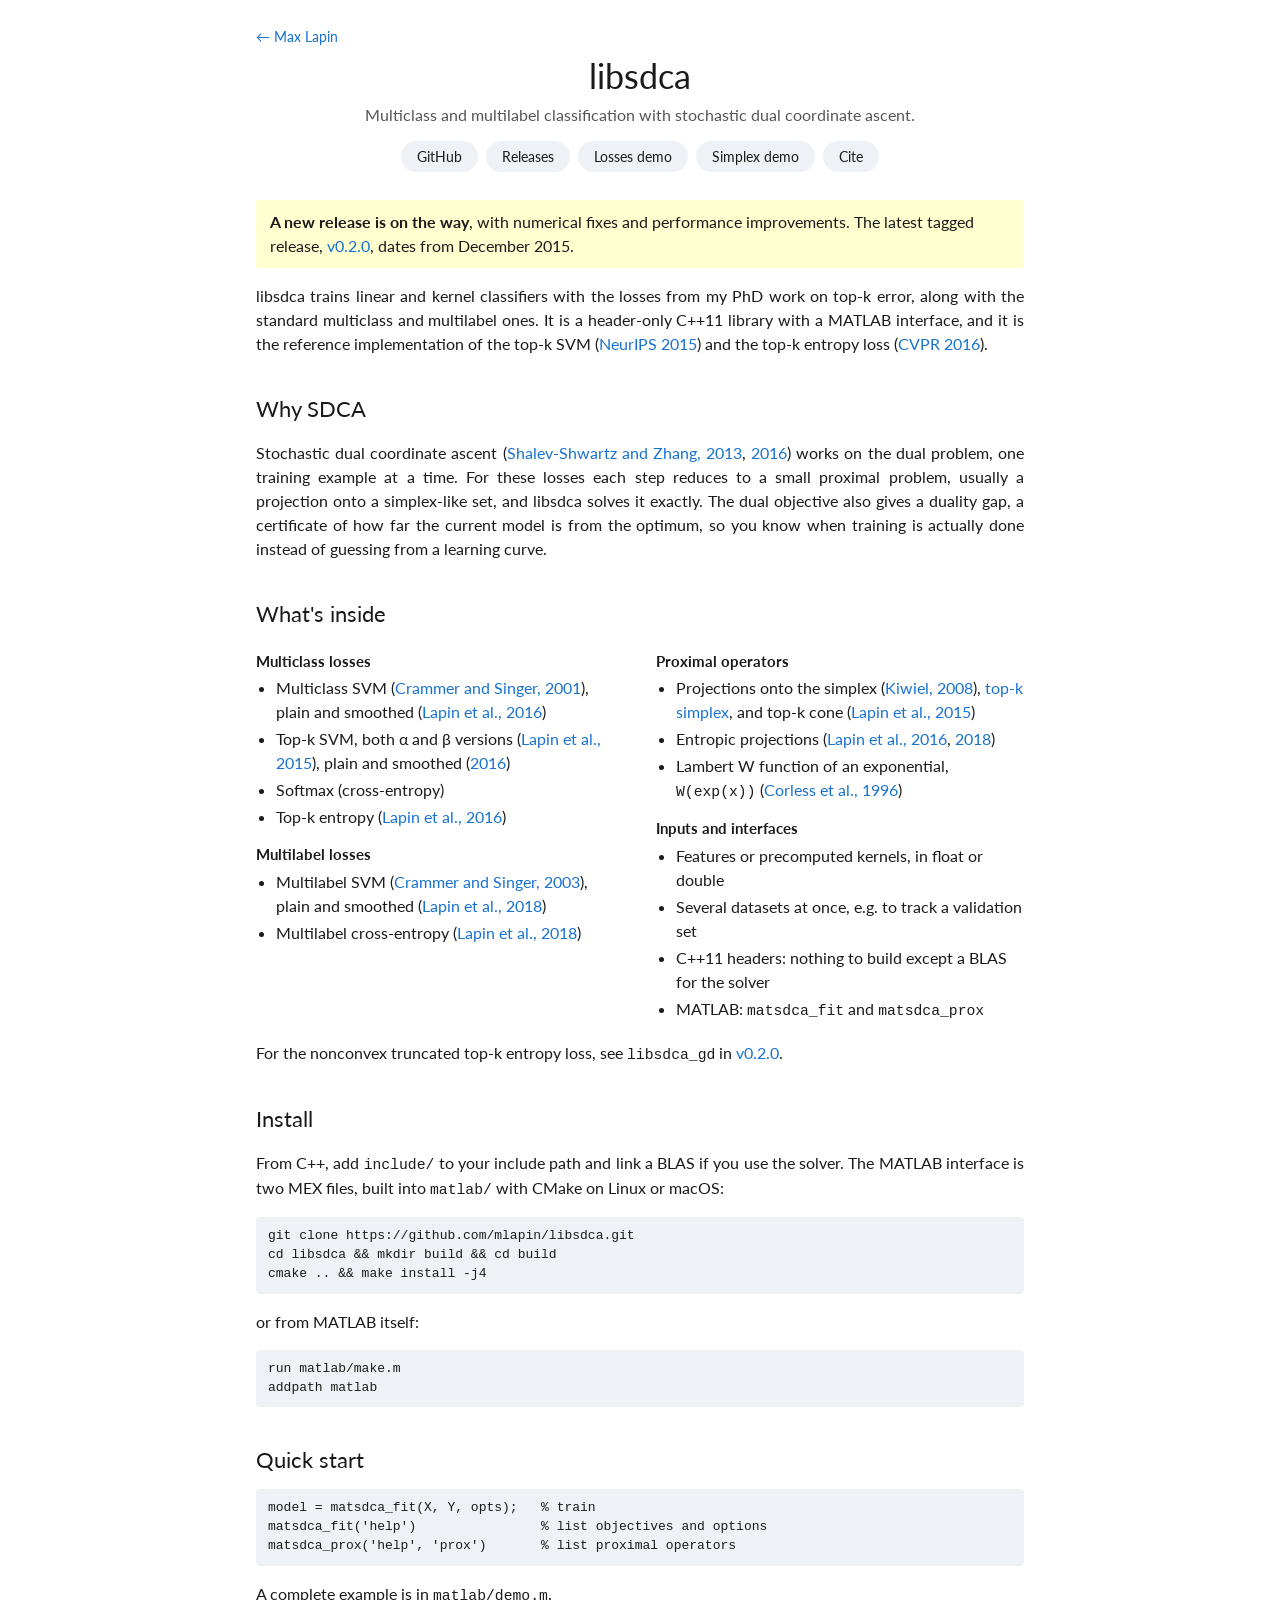
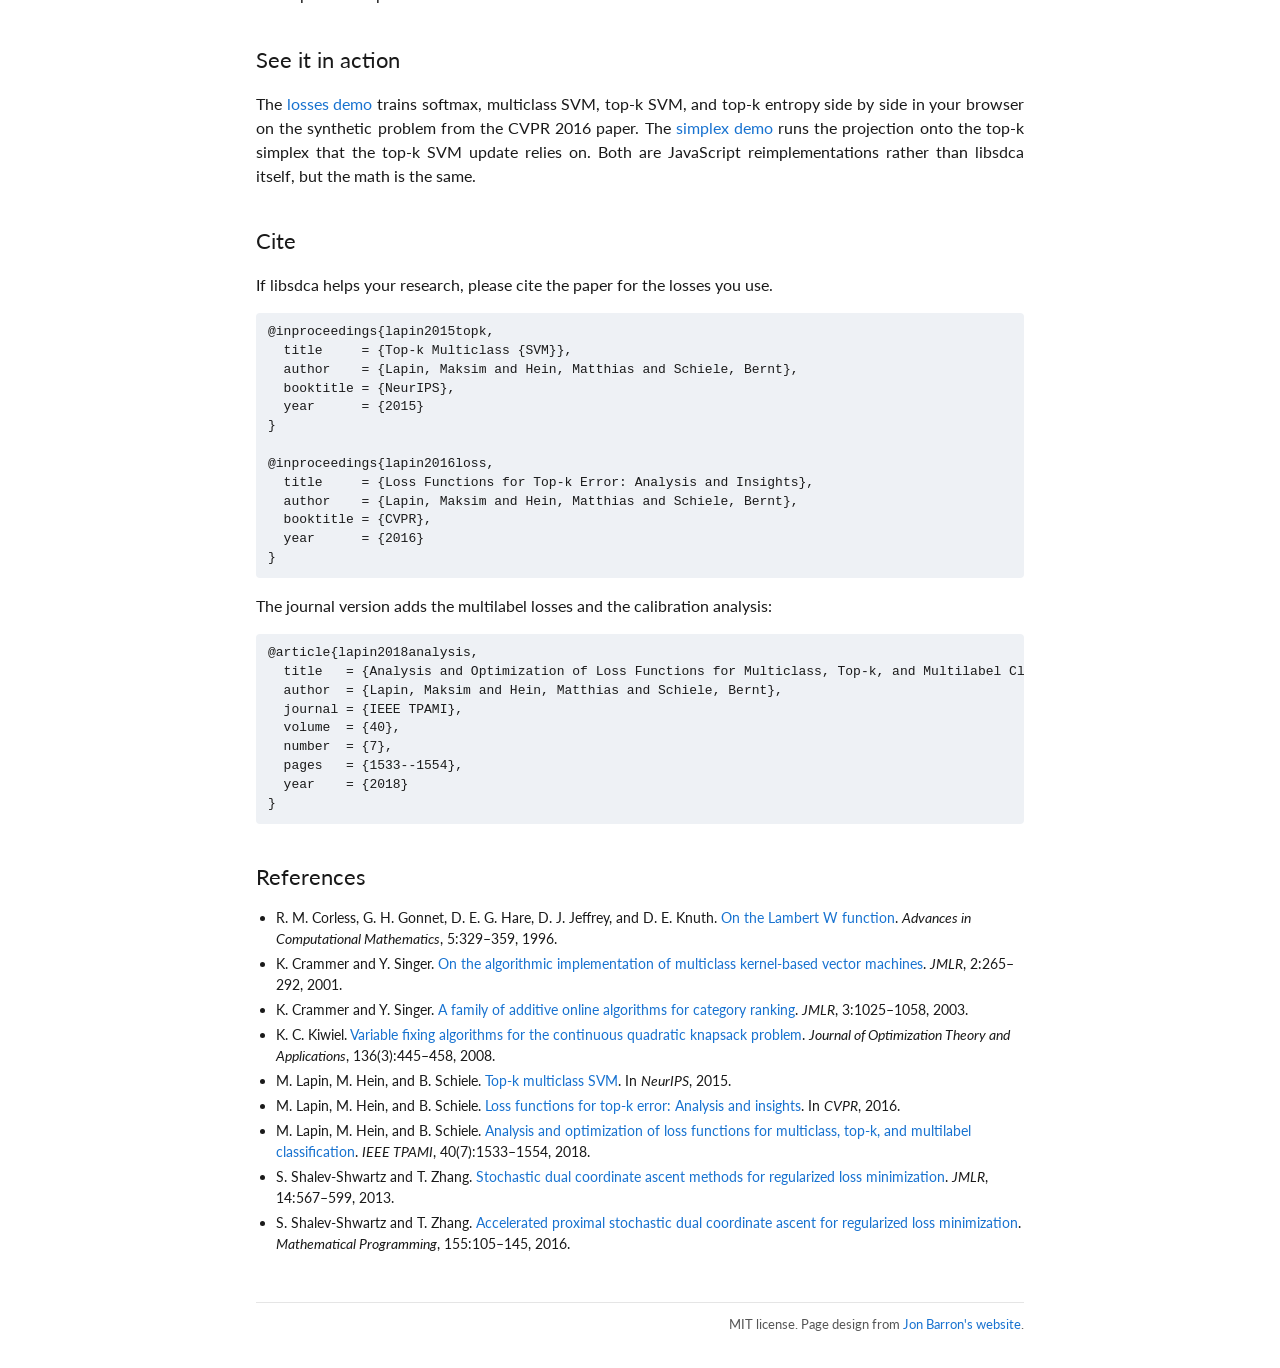
==== libsdca/index.html @ 327c5b24 "Initial public site" ====
<!DOCTYPE html>
<html lang="en">
<head>
  <meta charset="utf-8">
  <meta name="viewport" content="width=device-width, initial-scale=1">
  <title>libsdca</title>
  <meta name="author" content="Max Lapin">
  <meta name="description" content="libsdca: multiclass and multilabel classification with stochastic dual coordinate ascent, including the top-k SVM and top-k entropy losses. C++11 headers and MATLAB interface, MIT license.">
  <meta property="og:title" content="libsdca">
  <meta property="og:description" content="Multiclass and multilabel training with stochastic dual coordinate ascent, including top-k losses.">
  <meta name="twitter:card" content="summary">
  <meta name="twitter:creator" content="@mlapin_">
  <link rel="icon" type="image/png" href="../images/favicon.png">
  <link rel="preconnect" href="https://fonts.googleapis.com">
  <link rel="preconnect" href="https://fonts.gstatic.com" crossorigin>
  <link href="https://fonts.googleapis.com/css2?family=Lato:wght@400;700&display=swap" rel="stylesheet">
  <link rel="stylesheet" href="../stylesheet.css">
  <style>
    .back { font-size: 14px; }
    .status { background: var(--highlight); padding: 10px 14px; margin: 16px 0; }
    .cols { display: grid; grid-template-columns: 1fr 1fr; gap: 0 32px; }
    .cols h3 { font-size: 15px; margin: 14px 0 4px; }
    .cols ul { margin: 0; padding-left: 20px; }
    .cols li { margin: 3px 0; }
    pre {
      background: var(--thumb-bg); padding: 10px 12px; overflow-x: auto; font-size: 13px; border-radius: 4px;
      line-height: 1.45;
    }
    code { font-size: 0.92em; }
    .refs { font-size: 14px; padding-left: 20px; }
    .refs li { margin: 4px 0; }
    @media (max-width: 640px) { .cols { grid-template-columns: 1fr; } }
  </style>
</head>

<body>
<div class="page project">

  <a class="back" href="../index.html">&larr; Max Lapin</a>
  <header class="project-head">
    <h1>libsdca</h1>
    <p class="subtitle">Multiclass and multilabel classification with stochastic dual coordinate ascent.</p>
    <nav class="pills" aria-label="Related links">
      <a href="https://github.com/mlapin/libsdca">GitHub</a>
      <a href="https://github.com/mlapin/libsdca/releases">Releases</a>
      <a href="../topk/demo.html">Losses demo</a>
      <a href="../topk/simplex.html">Simplex demo</a>
      <a href="#cite">Cite</a>
    </nav>
  </header>

  <div class="status">
    <strong>A new release is on the way</strong>, with numerical fixes and performance improvements. The latest
    tagged release, <a href="https://github.com/mlapin/libsdca/releases/tag/v0.2.0">v0.2.0</a>, dates from December 2015.
  </div>

  <div class="prose">
    <p>
      libsdca trains linear and kernel classifiers with the losses from my PhD work on top-k error, along with the
      standard multiclass and multilabel ones. It is a header-only C++11 library with a MATLAB interface, and it is
      the reference implementation of the top-k SVM (<a href="#ref-lhs15">NeurIPS 2015</a>) and the top-k entropy loss
      (<a href="#ref-lhs16">CVPR 2016</a>).
    </p>

    <h2>Why SDCA</h2>
    <p>
      Stochastic dual coordinate ascent (<a href="#ref-ssz13">Shalev-Shwartz and Zhang, 2013</a>, <a href="#ref-ssz16">2016</a>) works
      on the dual problem, one training example at a time. For these losses
      each step reduces to a small proximal problem, usually a projection onto a simplex-like set, and libsdca solves it
      exactly. The dual objective also gives a duality gap, a certificate of how far the current model is from the
      optimum, so you know when training is actually done instead of guessing from a learning curve.
    </p>

    <h2>What's inside</h2>
    <div class="cols">
      <div>
        <h3>Multiclass losses</h3>
        <ul>
          <li>Multiclass SVM (<a href="#ref-cs01">Crammer and Singer, 2001</a>), plain and smoothed
            (<a href="#ref-lhs16">Lapin et al., 2016</a>)</li>
          <li>Top-k SVM, both &alpha; and &beta; versions (<a href="#ref-lhs15">Lapin et al., 2015</a>), plain and smoothed
            (<a href="#ref-lhs16">2016</a>)</li>
          <li>Softmax (cross-entropy)</li>
          <li>Top-k entropy (<a href="#ref-lhs16">Lapin et al., 2016</a>)</li>
        </ul>
        <h3>Multilabel losses</h3>
        <ul>
          <li>Multilabel SVM (<a href="#ref-cs03">Crammer and Singer, 2003</a>), plain and smoothed (<a href="#ref-lhs18">Lapin et al., 2018</a>)</li>
          <li>Multilabel cross-entropy (<a href="#ref-lhs18">Lapin et al., 2018</a>)</li>
        </ul>
      </div>
      <div>
        <h3>Proximal operators</h3>
        <ul>
          <li>Projections onto the simplex (<a href="#ref-kiw08">Kiwiel, 2008</a>),
            <a href="../topk/simplex.html">top-k simplex</a>, and top-k cone
            (<a href="#ref-lhs15">Lapin et al., 2015</a>)</li>
          <li>Entropic projections (<a href="#ref-lhs16">Lapin et al., 2016</a>, <a href="#ref-lhs18">2018</a>)</li>
          <li>Lambert W function of an exponential, <code>W(exp(x))</code>
            (<a href="#ref-cor96">Corless et al., 1996</a>)</li>
        </ul>
        <h3>Inputs and interfaces</h3>
        <ul>
          <li>Features or precomputed kernels, in float or double</li>
          <li>Several datasets at once, e.g. to track a validation set</li>
          <li>C++11 headers: nothing to build except a BLAS for the solver</li>
          <li>MATLAB: <code>matsdca_fit</code> and <code>matsdca_prox</code></li>
        </ul>
      </div>
    </div>
    <p>
      For the nonconvex truncated top-k entropy loss, see <code>libsdca_gd</code> in
      <a href="https://github.com/mlapin/libsdca/releases/tag/v0.2.0">v0.2.0</a>.
    </p>

    <h2>Install</h2>
    <p>
      From C++, add <code>include/</code> to your include path and link a BLAS if you use the solver. The MATLAB
      interface is two MEX files, built into <code>matlab/</code> with CMake on Linux or macOS:
    </p>
<pre>git clone https://github.com/mlapin/libsdca.git
cd libsdca &amp;&amp; mkdir build &amp;&amp; cd build
cmake .. &amp;&amp; make install -j4</pre>
    <p>or from MATLAB itself:</p>
<pre>run matlab/make.m
addpath matlab</pre>

    <h2>Quick start</h2>
<pre>model = matsdca_fit(X, Y, opts);   % train
matsdca_fit('help')                % list objectives and options
matsdca_prox('help', 'prox')       % list proximal operators</pre>
    <p>A complete example is in <code>matlab/demo.m</code>.</p>

    <h2>See it in action</h2>
    <p>
      The <a href="../topk/demo.html">losses demo</a> trains softmax, multiclass SVM, top-k SVM, and top-k entropy
      side by side in your browser on the synthetic problem from the CVPR 2016 paper. The
      <a href="../topk/simplex.html">simplex demo</a> runs the projection onto the top-k simplex that the top-k SVM
      update relies on. Both are JavaScript reimplementations rather than libsdca itself, but the math is the same.
    </p>

    <h2 id="cite">Cite</h2>
    <p>If libsdca helps your research, please cite the paper for the losses you use.</p>
<pre>@inproceedings{lapin2015topk,
  title     = {Top-k Multiclass {SVM}},
  author    = {Lapin, Maksim and Hein, Matthias and Schiele, Bernt},
  booktitle = {NeurIPS},
  year      = {2015}
}

@inproceedings{lapin2016loss,
  title     = {Loss Functions for Top-k Error: Analysis and Insights},
  author    = {Lapin, Maksim and Hein, Matthias and Schiele, Bernt},
  booktitle = {CVPR},
  year      = {2016}
}</pre>
    <p>The journal version adds the multilabel losses and the calibration analysis:</p>
<pre>@article{lapin2018analysis,
  title   = {Analysis and Optimization of Loss Functions for Multiclass, Top-k, and Multilabel Classification},
  author  = {Lapin, Maksim and Hein, Matthias and Schiele, Bernt},
  journal = {IEEE TPAMI},
  volume  = {40},
  number  = {7},
  pages   = {1533--1554},
  year    = {2018}
}</pre>

    <h2 id="references">References</h2>
    <ul class="refs">
      <li id="ref-cor96">R. M. Corless, G. H. Gonnet, D. E. G. Hare, D. J. Jeffrey, and D. E. Knuth.
        <a href="https://doi.org/10.1007/BF02124750">On the Lambert W function</a>. <i>Advances in Computational
        Mathematics</i>, 5:329&ndash;359, 1996.</li>
      <li id="ref-cs01">K. Crammer and Y. Singer.
        <a href="https://www.jmlr.org/papers/v2/crammer01a.html">On the algorithmic implementation of multiclass
        kernel-based vector machines</a>. <i>JMLR</i>, 2:265&ndash;292, 2001.</li>
      <li id="ref-cs03">K. Crammer and Y. Singer.
        <a href="https://www.jmlr.org/papers/v3/crammer03b.html">A family of additive online algorithms for category
        ranking</a>. <i>JMLR</i>, 3:1025&ndash;1058, 2003.</li>
      <li id="ref-kiw08">K. C. Kiwiel. <a href="https://doi.org/10.1007/s10957-007-9317-7">Variable fixing algorithms
        for the continuous quadratic knapsack problem</a>. <i>Journal of Optimization Theory and Applications</i>,
        136(3):445&ndash;458, 2008.</li>
      <li id="ref-lhs15">M. Lapin, M. Hein, and B. Schiele. <a href="https://arxiv.org/abs/1511.06683">Top-k
        multiclass SVM</a>. In <i>NeurIPS</i>, 2015.</li>
      <li id="ref-lhs16">M. Lapin, M. Hein, and B. Schiele. <a href="https://arxiv.org/abs/1512.00486">Loss
        functions for top-k error: Analysis and insights</a>. In <i>CVPR</i>, 2016.</li>
      <li id="ref-lhs18">M. Lapin, M. Hein, and B. Schiele. <a href="https://arxiv.org/abs/1612.03663">Analysis and
        optimization of loss functions for multiclass, top-k, and multilabel classification</a>. <i>IEEE TPAMI</i>,
        40(7):1533&ndash;1554, 2018.</li>
      <li id="ref-ssz13">S. Shalev-Shwartz and T. Zhang.
        <a href="https://www.jmlr.org/papers/v14/shalev-shwartz13a.html">Stochastic dual coordinate ascent methods
        for regularized loss minimization</a>. <i>JMLR</i>, 14:567&ndash;599, 2013.</li>
      <li id="ref-ssz16">S. Shalev-Shwartz and T. Zhang. <a href="https://doi.org/10.1007/s10107-014-0839-0">Accelerated
        proximal stochastic dual coordinate ascent for regularized loss minimization</a>. <i>Mathematical
        Programming</i>, 155:105&ndash;145, 2016.</li>
    </ul>
  </div>

  <footer>MIT license. Page design from <a href="https://github.com/jonbarron/jonbarron.github.io">Jon Barron's website</a>.</footer>
</div>
</body>
</html>
---- stylesheet.css ----
/* Layout and type follow Jon Barron's homepage (github.com/jonbarron/jonbarron.github.io),
   rebuilt with CSS Grid so rows stack on narrow screens. */

:root {
  --text: #1a1a1a;
  --muted: #555;
  --link: #1772d0;
  --link-hover: #f09228;
  --highlight: #ffffd0;
  --thumb-bg: #eef1f5;
  --rule: #e5e5e5;
}

* { box-sizing: border-box; }

html { -webkit-text-size-adjust: 100%; }

body {
  margin: 0;
  background: #fff;
  color: var(--text);
  font-family: 'Lato', Verdana, Helvetica, sans-serif;
  font-size: 15px;
  line-height: 1.5;
}

.page {
  max-width: 800px;
  margin: 0 auto;
  padding: 24px 16px 40px;
}

a { color: var(--link); text-decoration: none; }
a:hover, a:focus-visible { color: var(--link-hover); }
a:focus-visible { outline: 2px solid var(--link-hover); outline-offset: 2px; border-radius: 2px; }

strong { font-weight: 700; }

/* ---------- intro ---------- */

.intro {
  display: grid;
  grid-template-columns: 63fr 37fr;
  gap: 24px;
  align-items: center;
  padding: 2.5% 0;
}

.name {
  margin: 0 0 12px;
  text-align: center;
  font-size: 32px;
  font-weight: 400;
}

.intro p { margin: 0 0 14px; }

.contact {
  text-align: center;
  margin-top: 4px;
}
.contact a { white-space: nowrap; }
.contact .sep { color: var(--muted); padding: 0 6px; }

.portrait {
  position: relative;
  width: 100%;
  max-width: 280px;
  aspect-ratio: 1;
  justify-self: center;
  border-radius: 50%;
  overflow: hidden;
}

/* ---------- sections ---------- */

h2 {
  margin: 36px 0 6px;
  font-size: 22px;
  font-weight: 400;
}

.section-intro { margin: 0 0 12px; }
.mark { background: var(--highlight); }
.award { color: #c20000; }

.section-nav {
  display: flex;
  flex-wrap: wrap;
  justify-content: center;
  gap: 4px 18px;
  padding: 10px 0;
  border-top: 1px solid var(--rule);
  border-bottom: 1px solid var(--rule);
  font-size: 14px;
}

section { scroll-margin-top: 12px; }

/* ---------- highlights ---------- */

.highlights {
  display: grid;
  grid-template-columns: repeat(5, 1fr);
  gap: 16px;
  margin: 8px 0 20px;
}
.highlights .card { display: flex; flex-direction: column; min-width: 0; color: var(--text); }
.highlights .card:hover .card-title, .highlights .card:focus-visible .card-title { color: var(--link-hover); }
.highlights .thumb { width: 100%; height: auto; aspect-ratio: 4 / 3; }
.thumb img.contain { object-fit: contain; background: #fff; }
.highlights .card-title { margin-top: 6px; font-weight: 700; color: var(--link); }
.highlights .gloss { font-size: 14px; color: var(--muted); }

/* ---------- news ---------- */

.news { list-style: none; margin: 0; padding: 0 20px; }
.news li { display: grid; grid-template-columns: 76px 1fr; gap: 12px; margin: 6px 0; }
.news .date { color: var(--muted); }

/* ---------- experience ---------- */

.timeline {
  display: grid;
  grid-template-columns: 96px 1fr;
  gap: 6px 12px;
  margin: 0;
  padding: 0 20px;
}
.timeline dt { color: var(--muted); }
.timeline dd { margin: 0; }
.timeline .what { color: var(--muted); }

.entries { display: flex; flex-direction: column; }

.entry {
  display: grid;
  grid-template-columns: 160px 1fr;
  gap: 20px;
  align-items: center;
  padding: 16px 20px;
}
.entry.highlight { background: var(--highlight); }

.entry .title { font-size: 15px; font-weight: 700; }
.entry .authors { margin-top: 2px; }
.entry .venue { font-style: italic; }
.entry .role { color: var(--muted); font-style: italic; }
.entry .links { margin-top: 2px; }
.entry .links .sep { color: var(--muted); padding: 0 4px; }
.entry p { margin: 8px 0 0; }
.entry .outcome { margin-top: 4px; }
.entry .outcome em { color: var(--muted); }
.entry > div, .intro > div { min-width: 0; }

/* ---------- thumbnails ----------
   The labelled box shows until the real image exists in images/ (the img removes itself on error). */

.thumb {
  position: relative;
  width: 160px;
  height: 160px;
  display: flex;
  align-items: center;
  justify-content: center;
  background: var(--thumb-bg);
  color: var(--muted);
  font-size: 13px;
  text-align: center;
  padding: 8px;
}
.portrait.thumb { width: 100%; height: auto; font-size: 15px; }

.thumb img, .thumb video {
  position: absolute;
  inset: 0;
  width: 100%;
  height: 100%;
  object-fit: cover;
}
.thumb picture { display: contents; }

/* ---------- small lists ---------- */

.plain-list { margin: 0; padding: 0 20px 0 40px; }
.plain-list li { margin: 6px 0; }
.plain-list ul { margin: 4px 0 6px; padding-left: 20px; }
.plain-list ul li { margin: 2px 0; }

footer {
  margin-top: 48px;
  padding-top: 12px;
  border-top: 1px solid var(--rule);
  text-align: right;
  font-size: 13px;
  color: var(--muted);
}

/* ---------- project pages (demos, libsdca) ----------
   One text width from top to bottom, with a centered header and pill links. */

.project { font-size: 16px; }
.project-head { text-align: center; margin: 4px 0 28px; }
.project-head h1 { margin: 8px 0 6px; font-size: 34px; font-weight: 400; line-height: 1.2; }
.project-head .subtitle { margin: 0 0 14px; color: var(--muted); }
.pills { display: flex; flex-wrap: wrap; justify-content: center; gap: 8px; }
.pills a { padding: 5px 16px; border-radius: 999px; background: var(--thumb-bg); color: var(--text); font-size: 14px; }
.pills a:hover, .pills a:focus-visible { background: var(--text); color: #fff; }

@media (min-width: 641px) {
  .project p, .project .prose > ul:not(.refs-list):not(.refs) > li { text-align: justify; hyphens: auto; }
  .project .project-head p { text-align: center; }
}

/* ---------- narrow screens ---------- */

@media (max-width: 640px) {
  .intro { grid-template-columns: 1fr; }
  .portrait { order: -1; max-width: 200px; }
  .highlights { grid-template-columns: repeat(3, 1fr); gap: 10px; }
  .entry { grid-template-columns: 1fr; padding: 16px 12px; gap: 12px; }
  .thumb { width: 100%; height: auto; aspect-ratio: 16 / 9; }
  .portrait.thumb { aspect-ratio: 1; }
  .plain-list { padding-left: 24px; }
  .news, .timeline { padding: 0 12px; }
  .news li { grid-template-columns: 1fr; gap: 0; }
  .timeline { grid-template-columns: 1fr; gap: 0; }
  .timeline dd { margin-bottom: 8px; }
}

@media (prefers-reduced-motion: reduce) {
  * { transition: none !important; animation: none !important; }
}
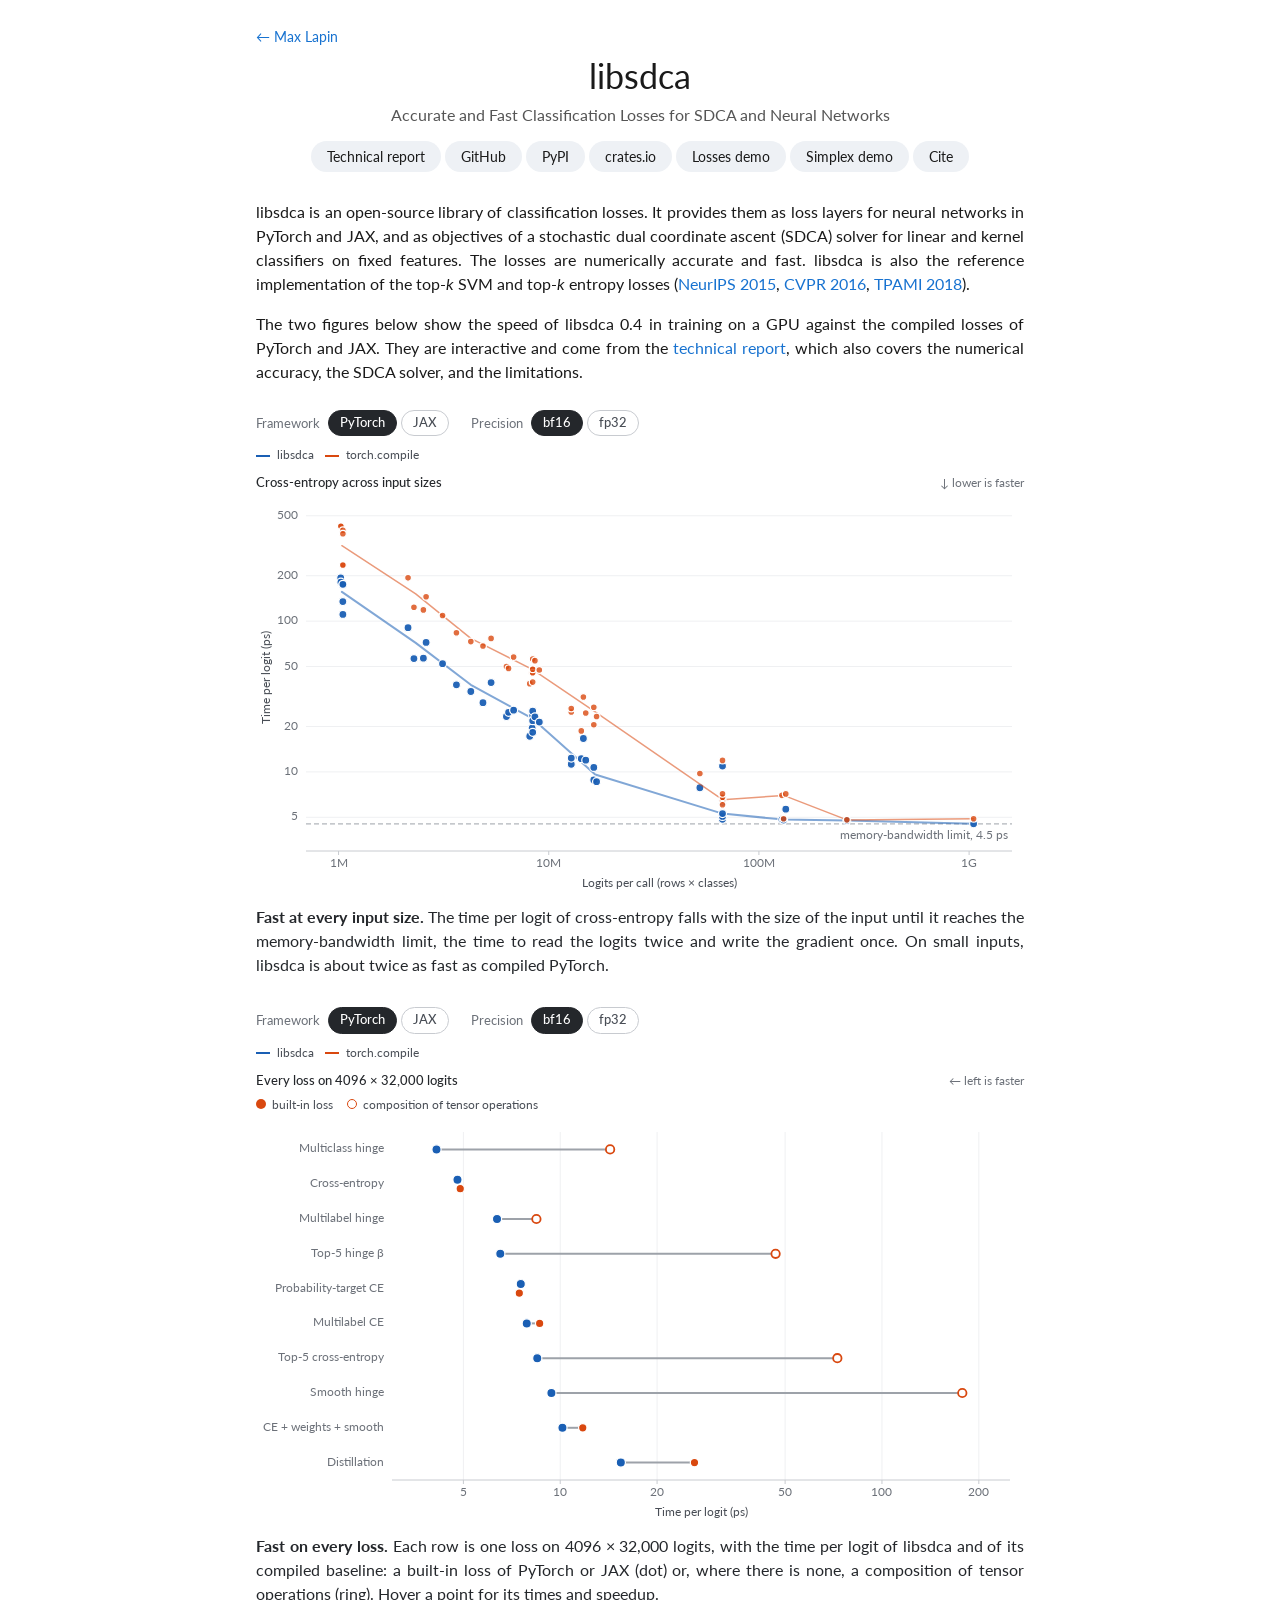
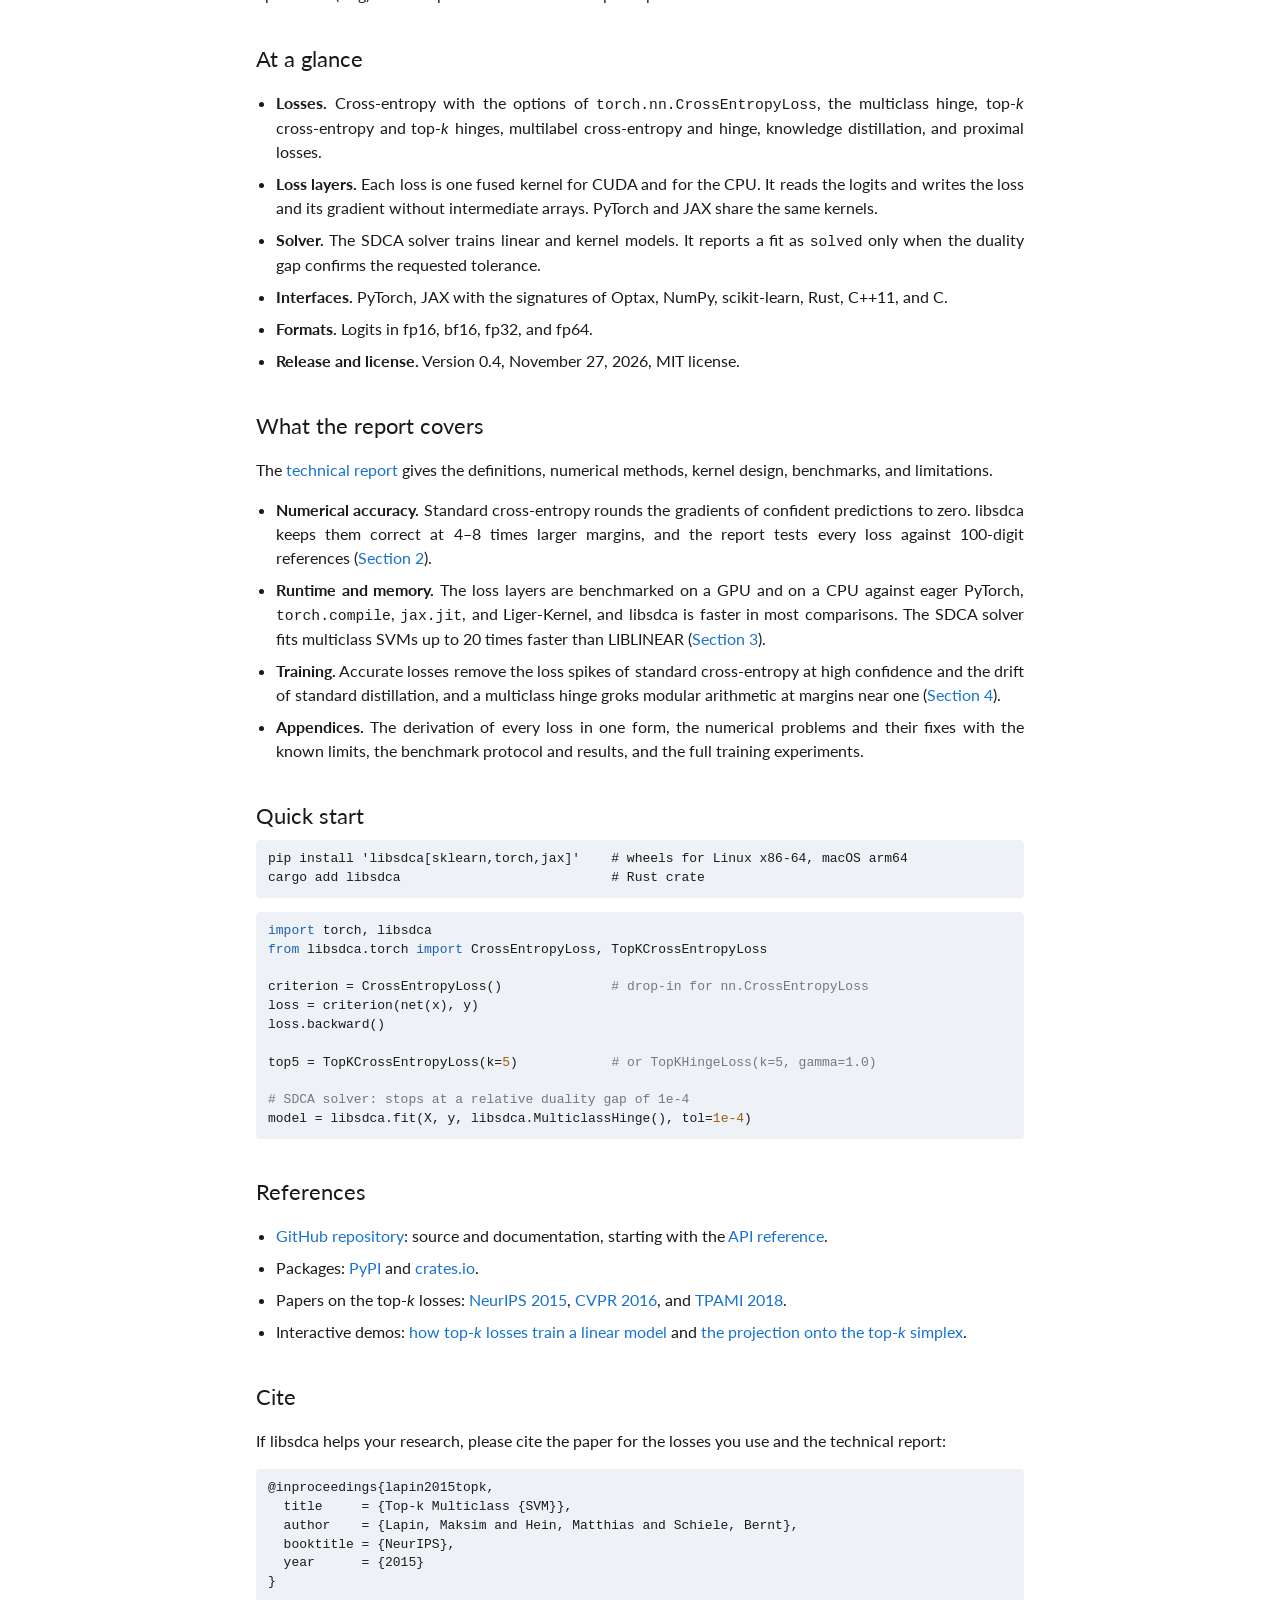
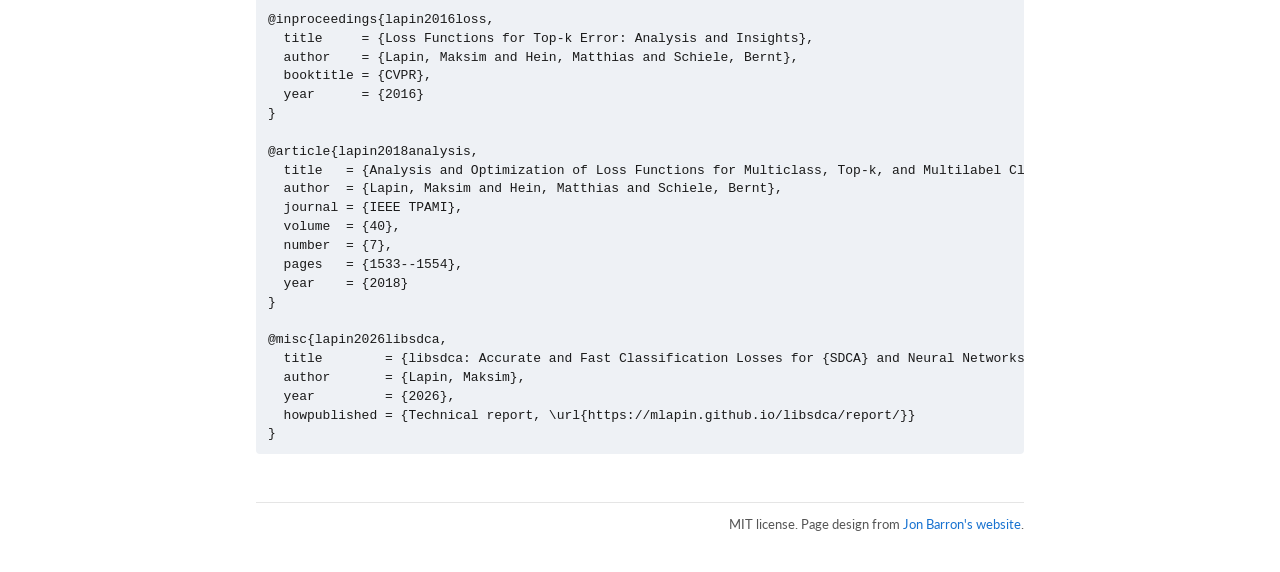
==== commit 42a9a7ae: "libsdca v0.4: project page and technical report" ====
--- a/libsdca/index.html
+++ b/libsdca/index.html
@@ -3,11 +3,11 @@
 <head>
   <meta charset="utf-8">
   <meta name="viewport" content="width=device-width, initial-scale=1">
-  <title>libsdca</title>
+  <title>libsdca: Accurate and Fast Classification Losses for SDCA and Neural Networks</title>
   <meta name="author" content="Max Lapin">
-  <meta name="description" content="libsdca: multiclass and multilabel classification with stochastic dual coordinate ascent, including the top-k SVM and top-k entropy losses. C++11 headers and MATLAB interface, MIT license.">
-  <meta property="og:title" content="libsdca">
-  <meta property="og:description" content="Multiclass and multilabel training with stochastic dual coordinate ascent, including top-k losses.">
+  <meta name="description" content="libsdca: accurate and fast classification losses for SDCA and neural networks. Multiclass, top-k, multilabel, and distillation losses as fused PyTorch and JAX loss layers and as objectives of an SDCA solver for linear and kernel models. MIT license.">
+  <meta property="og:title" content="libsdca: Accurate and Fast Classification Losses for SDCA and Neural Networks">
+  <meta property="og:description" content="Numerically accurate and fast classification losses: fused loss layers for PyTorch and JAX, and an SDCA solver for linear and kernel models.">
   <meta name="twitter:card" content="summary">
   <meta name="twitter:creator" content="@mlapin_">
   <link rel="icon" type="image/png" href="../images/favicon.png">
@@ -15,132 +15,155 @@
   <link rel="preconnect" href="https://fonts.gstatic.com" crossorigin>
   <link href="https://fonts.googleapis.com/css2?family=Lato:wght@400;700&display=swap" rel="stylesheet">
   <link rel="stylesheet" href="../stylesheet.css">
+  <link rel="stylesheet" href="figure1.css">
   <style>
     .back { font-size: 14px; }
-    .status { background: var(--highlight); padding: 10px 14px; margin: 16px 0; }
-    .cols { display: grid; grid-template-columns: 1fr 1fr; gap: 0 32px; }
-    .cols h3 { font-size: 15px; margin: 14px 0 4px; }
-    .cols ul { margin: 0; padding-left: 20px; }
-    .cols li { margin: 3px 0; }
+    .takeaways { padding-left: 20px; }
+    .takeaways li { margin: 8px 0; }
     pre {
       background: var(--thumb-bg); padding: 10px 12px; overflow-x: auto; font-size: 13px; border-radius: 4px;
-      line-height: 1.45;
+      line-height: 1.45; margin: 8px 0 14px;
     }
     code { font-size: 0.92em; }
-    .refs { font-size: 14px; padding-left: 20px; }
-    .refs li { margin: 4px 0; }
-    @media (max-width: 640px) { .cols { grid-template-columns: 1fr; } }
+    /* Python tokens in the colors of the report's code listings */
+    pre.code-listing code { font-size: inherit; }
+    pre.code-listing :is(.c, .c1, .cm, .ch, .cs, .cp) { color: #737982; }
+    pre.code-listing :is(.k, .kn, .kd, .kr, .kc, .kt, .ow) { color: #1a5fb4; }
+    pre.code-listing :is(.s, .s1, .s2, .sa, .sb, .sc, .sd, .se, .sh, .si, .sx) { color: #2b7550; }
+    pre.code-listing :is(.m, .mi, .mf, .mh, .mo, .mb, .il) { color: #9a5a12; }
+    pre.code-listing :is(.nf, .nc, .nd, .nb, .fm) { color: #7a3e9d; }
+    /* The panels of Figure 1 of the report, interactive, each within the text column */
+    figure.teaser { margin: 26px 0 30px; }
+    figure.teaser figcaption { margin-top: 12px; }
+    figure.teaser noscript img { display: block; width: 100%; height: auto; }
+    @media (min-width: 641px) { figure.teaser figcaption { text-align: justify; hyphens: auto; } }
   </style>
 </head>
 
 <body>
 <div class="page project">
 
-  <a class="back" href="../index.html">&larr; Max Lapin</a>
+  <a class="back" href="/">&larr; Max Lapin</a>
   <header class="project-head">
     <h1>libsdca</h1>
-    <p class="subtitle">Multiclass and multilabel classification with stochastic dual coordinate ascent.</p>
+    <p class="subtitle">Accurate and Fast Classification Losses for SDCA and Neural Networks</p>
     <nav class="pills" aria-label="Related links">
+      <a href="/libsdca/report/">Technical report</a>
       <a href="https://github.com/mlapin/libsdca">GitHub</a>
-      <a href="https://github.com/mlapin/libsdca/releases">Releases</a>
+      <a href="https://pypi.org/project/libsdca/">PyPI</a>
+      <a href="https://crates.io/crates/libsdca">crates.io</a>
       <a href="../topk/demo.html">Losses demo</a>
       <a href="../topk/simplex.html">Simplex demo</a>
       <a href="#cite">Cite</a>
     </nav>
   </header>
 
-  <div class="status">
-    <strong>A new release is on the way</strong>, with numerical fixes and performance improvements. The latest
-    tagged release, <a href="https://github.com/mlapin/libsdca/releases/tag/v0.2.0">v0.2.0</a>, dates from December 2015.
-  </div>
-
   <div class="prose">
     <p>
-      libsdca trains linear and kernel classifiers with the losses from my PhD work on top-k error, along with the
-      standard multiclass and multilabel ones. It is a header-only C++11 library with a MATLAB interface, and it is
-      the reference implementation of the top-k SVM (<a href="#ref-lhs15">NeurIPS 2015</a>) and the top-k entropy loss
-      (<a href="#ref-lhs16">CVPR 2016</a>).
+      libsdca is an open-source library of classification losses. It provides them as loss layers for neural
+      networks in PyTorch and JAX, and as objectives of a stochastic dual coordinate ascent (SDCA) solver for linear
+      and kernel classifiers on fixed features. The losses are numerically accurate and fast.
+      libsdca is also the reference implementation of the top-<i>k</i> SVM and top-<i>k</i> entropy losses
+      (<a href="https://arxiv.org/abs/1511.06683">NeurIPS 2015</a>,
+      <a href="https://arxiv.org/abs/1512.00486">CVPR 2016</a>,
+      <a href="https://arxiv.org/abs/1612.03663">TPAMI 2018</a>).
     </p>
 
-    <h2>Why SDCA</h2>
     <p>
-      Stochastic dual coordinate ascent (<a href="#ref-ssz13">Shalev-Shwartz and Zhang, 2013</a>, <a href="#ref-ssz16">2016</a>) works
-      on the dual problem, one training example at a time. For these losses
-      each step reduces to a small proximal problem, usually a projection onto a simplex-like set, and libsdca solves it
-      exactly. The dual objective also gives a duality gap, a certificate of how far the current model is from the
-      optimum, so you know when training is actually done instead of guessing from a learning curve.
+      The two figures below show the speed of libsdca 0.4 in training on a GPU against the compiled losses of
+      PyTorch and JAX. They are interactive and come from the <a href="/libsdca/report/#figure-1">technical
+      report</a>, which also covers the numerical accuracy, the SDCA solver, and the limitations.
     </p>
 
-    <h2>What's inside</h2>
-    <div class="cols">
-      <div>
-        <h3>Multiclass losses</h3>
-        <ul>
-          <li>Multiclass SVM (<a href="#ref-cs01">Crammer and Singer, 2001</a>), plain and smoothed
-            (<a href="#ref-lhs16">Lapin et al., 2016</a>)</li>
-          <li>Top-k SVM, both &alpha; and &beta; versions (<a href="#ref-lhs15">Lapin et al., 2015</a>), plain and smoothed
-            (<a href="#ref-lhs16">2016</a>)</li>
-          <li>Softmax (cross-entropy)</li>
-          <li>Top-k entropy (<a href="#ref-lhs16">Lapin et al., 2016</a>)</li>
-        </ul>
-        <h3>Multilabel losses</h3>
-        <ul>
-          <li>Multilabel SVM (<a href="#ref-cs03">Crammer and Singer, 2003</a>), plain and smoothed (<a href="#ref-lhs18">Lapin et al., 2018</a>)</li>
-          <li>Multilabel cross-entropy (<a href="#ref-lhs18">Lapin et al., 2018</a>)</li>
-        </ul>
+    <figure class="teaser libsdca-figure">
+      <div class="chart-mount" id="chart-teaser-a">
+        <noscript><img src="../images/libsdca-figure1a.png" alt="Time per logit of cross-entropy against the number of logits for libsdca and torch.compile. libsdca is faster on small inputs and reaches the memory-bandwidth limit on large ones."></noscript>
       </div>
-      <div>
-        <h3>Proximal operators</h3>
-        <ul>
-          <li>Projections onto the simplex (<a href="#ref-kiw08">Kiwiel, 2008</a>),
-            <a href="../topk/simplex.html">top-k simplex</a>, and top-k cone
-            (<a href="#ref-lhs15">Lapin et al., 2015</a>)</li>
-          <li>Entropic projections (<a href="#ref-lhs16">Lapin et al., 2016</a>, <a href="#ref-lhs18">2018</a>)</li>
-          <li>Lambert W function of an exponential, <code>W(exp(x))</code>
-            (<a href="#ref-cor96">Corless et al., 1996</a>)</li>
-        </ul>
-        <h3>Inputs and interfaces</h3>
-        <ul>
-          <li>Features or precomputed kernels, in float or double</li>
-          <li>Several datasets at once, e.g. to track a validation set</li>
-          <li>C++11 headers: nothing to build except a BLAS for the solver</li>
-          <li>MATLAB: <code>matsdca_fit</code> and <code>matsdca_prox</code></li>
-        </ul>
+      <figcaption>
+        <strong>Fast at every input size.</strong> The time per logit of cross-entropy falls with the size of
+        the input until it reaches the memory-bandwidth limit, the time to read the logits twice and write the
+        gradient once. On small inputs, libsdca is about twice as fast as compiled PyTorch.
+      </figcaption>
+    </figure>
+
+    <figure class="teaser libsdca-figure">
+      <div class="chart-mount" id="chart-teaser-b">
+        <noscript><img src="../images/libsdca-figure1b.png" alt="Time per logit of every libsdca loss and of its compiled baseline on 4096 by 32,000 logits in training on a GPU. libsdca is as fast or faster than the built-in losses and several times faster than the compositions of tensor operations."></noscript>
       </div>
-    </div>
+      <figcaption>
+        <strong>Fast on every loss.</strong> Each row is one loss on 4096 &times; 32,000 logits, with the time
+        per logit of libsdca and of its compiled baseline: a built-in loss of PyTorch or JAX (dot) or, where
+        there is none, a composition of tensor operations (ring). Hover a point for its times and speedup.
+      </figcaption>
+    </figure>
+
+    <h2 id="facts">At a glance</h2>
+    <ul class="takeaways">
+      <li><strong>Losses.</strong> Cross-entropy with the options of <code>torch.nn.CrossEntropyLoss</code>, the
+        multiclass hinge, top-<i>k</i> cross-entropy and top-<i>k</i> hinges, multilabel cross-entropy and hinge,
+        knowledge distillation, and proximal losses.</li>
+      <li><strong>Loss layers.</strong> Each loss is one fused kernel for CUDA and for the CPU. It reads the logits
+        and writes the loss and its gradient without intermediate arrays. PyTorch and JAX share the same
+        kernels.</li>
+      <li><strong>Solver.</strong> The SDCA solver trains linear and kernel models. It reports a fit as
+        <code>solved</code> only when the duality gap confirms the requested tolerance.</li>
+      <li><strong>Interfaces.</strong> PyTorch, JAX with the signatures of Optax, NumPy, scikit-learn, Rust,
+        C++11, and C.</li>
+      <li><strong>Formats.</strong> Logits in fp16, bf16, fp32, and fp64.</li>
+      <li><strong>Release and license.</strong> Version 0.4, November 27, 2026, MIT license.</li>
+    </ul>
+
+    <h2 id="results">What the report covers</h2>
     <p>
-      For the nonconvex truncated top-k entropy loss, see <code>libsdca_gd</code> in
-      <a href="https://github.com/mlapin/libsdca/releases/tag/v0.2.0">v0.2.0</a>.
+      The <a href="/libsdca/report/">technical report</a> gives the definitions, numerical methods, kernel
+      design, benchmarks, and limitations.
     </p>
-
-    <h2>Install</h2>
-    <p>
-      From C++, add <code>include/</code> to your include path and link a BLAS if you use the solver. The MATLAB
-      interface is two MEX files, built into <code>matlab/</code> with CMake on Linux or macOS:
-    </p>
-<pre>git clone https://github.com/mlapin/libsdca.git
-cd libsdca &amp;&amp; mkdir build &amp;&amp; cd build
-cmake .. &amp;&amp; make install -j4</pre>
-    <p>or from MATLAB itself:</p>
-<pre>run matlab/make.m
-addpath matlab</pre>
-
-    <h2>Quick start</h2>
-<pre>model = matsdca_fit(X, Y, opts);   % train
-matsdca_fit('help')                % list objectives and options
-matsdca_prox('help', 'prox')       % list proximal operators</pre>
-    <p>A complete example is in <code>matlab/demo.m</code>.</p>
-
-    <h2>See it in action</h2>
-    <p>
-      The <a href="../topk/demo.html">losses demo</a> trains softmax, multiclass SVM, top-k SVM, and top-k entropy
-      side by side in your browser on the synthetic problem from the CVPR 2016 paper. The
-      <a href="../topk/simplex.html">simplex demo</a> runs the projection onto the top-k simplex that the top-k SVM
-      update relies on. Both are JavaScript reimplementations rather than libsdca itself, but the math is the same.
-    </p>
+    <ul class="takeaways">
+      <li><strong>Numerical accuracy.</strong> Standard cross-entropy rounds the gradients of confident
+        predictions to zero. libsdca keeps them correct at 4&ndash;8 times larger margins, and the report tests
+        every loss against 100-digit references (<a href="/libsdca/report/#numerics">Section 2</a>).</li>
+      <li><strong>Runtime and memory.</strong> The loss layers are benchmarked on a GPU and on a CPU against eager
+        PyTorch, <code>torch.compile</code>, <code>jax.jit</code>, and Liger-Kernel, and libsdca is faster in
+        most comparisons. The SDCA solver fits multiclass SVMs up to 20 times faster than LIBLINEAR
+        (<a href="/libsdca/report/#performance">Section 3</a>).</li>
+      <li><strong>Training.</strong> Accurate losses remove the loss spikes of standard cross-entropy at high
+        confidence and the drift of standard distillation, and a multiclass hinge groks modular arithmetic at
+        margins near one (<a href="/libsdca/report/#experiments">Section 4</a>).</li>
+      <li><strong>Appendices.</strong> The derivation of every loss in one form, the numerical problems and their
+        fixes with the known limits, the benchmark protocol and results, and the full training experiments.</li>
+    </ul>
+
+    <span id="install"></span>
+    <h2 id="quickstart">Quick start</h2>
+<pre>pip install 'libsdca[sklearn,torch,jax]'    # wheels for Linux x86-64, macOS arm64
+cargo add libsdca                           # Rust crate</pre>
+<pre class="code-listing"><code class="language-python"><span class="kn">import</span><span class="w"> </span><span class="nn">torch</span><span class="o">,</span><span class="w"> </span><span class="nn">libsdca</span>
+<span class="kn">from</span><span class="w"> </span><span class="nn">libsdca.torch</span><span class="w"> </span><span class="kn">import</span> <span class="n">CrossEntropyLoss</span><span class="p">,</span> <span class="n">TopKCrossEntropyLoss</span>
+
+<span class="n">criterion</span> <span class="o">=</span> <span class="n">CrossEntropyLoss</span><span class="p">()</span>              <span class="c1"># drop-in for nn.CrossEntropyLoss</span>
+<span class="n">loss</span> <span class="o">=</span> <span class="n">criterion</span><span class="p">(</span><span class="n">net</span><span class="p">(</span><span class="n">x</span><span class="p">),</span> <span class="n">y</span><span class="p">)</span>
+<span class="n">loss</span><span class="o">.</span><span class="n">backward</span><span class="p">()</span>
+
+<span class="n">top5</span> <span class="o">=</span> <span class="n">TopKCrossEntropyLoss</span><span class="p">(</span><span class="n">k</span><span class="o">=</span><span class="mi">5</span><span class="p">)</span>            <span class="c1"># or TopKHingeLoss(k=5, gamma=1.0)</span>
+
+<span class="c1"># SDCA solver: stops at a relative duality gap of 1e-4</span>
+<span class="n">model</span> <span class="o">=</span> <span class="n">libsdca</span><span class="o">.</span><span class="n">fit</span><span class="p">(</span><span class="n">X</span><span class="p">,</span> <span class="n">y</span><span class="p">,</span> <span class="n">libsdca</span><span class="o">.</span><span class="n">MulticlassHinge</span><span class="p">(),</span> <span class="n">tol</span><span class="o">=</span><span class="mf">1e-4</span><span class="p">)</span></code></pre>
+
+    <h2 id="references">References</h2>
+    <ul class="takeaways">
+      <li><a href="https://github.com/mlapin/libsdca">GitHub repository</a>: source and documentation, starting
+        with the <a href="https://github.com/mlapin/libsdca/blob/master/docs/API.md">API reference</a>.</li>
+      <li>Packages: <a href="https://pypi.org/project/libsdca/">PyPI</a> and
+        <a href="https://crates.io/crates/libsdca">crates.io</a>.</li>
+      <li>Papers on the top-<i>k</i> losses: <a href="https://arxiv.org/abs/1511.06683">NeurIPS 2015</a>,
+        <a href="https://arxiv.org/abs/1512.00486">CVPR 2016</a>, and
+        <a href="https://arxiv.org/abs/1612.03663">TPAMI 2018</a>.</li>
+      <li>Interactive demos: <a href="../topk/demo.html">how top-<i>k</i> losses train a linear model</a> and
+        <a href="../topk/simplex.html">the projection onto the top-<i>k</i> simplex</a>.</li>
+    </ul>
 
     <h2 id="cite">Cite</h2>
-    <p>If libsdca helps your research, please cite the paper for the losses you use.</p>
+    <p>If libsdca helps your research, please cite the paper for the losses you use and the technical report:</p>
 <pre>@inproceedings{lapin2015topk,
   title     = {Top-k Multiclass {SVM}},
   author    = {Lapin, Maksim and Hein, Matthias and Schiele, Bernt},
@@ -153,9 +176,9 @@
   author    = {Lapin, Maksim and Hein, Matthias and Schiele, Bernt},
   booktitle = {CVPR},
   year      = {2016}
-}</pre>
-    <p>The journal version adds the multilabel losses and the calibration analysis:</p>
-<pre>@article{lapin2018analysis,
+}
+
+@article{lapin2018analysis,
   title   = {Analysis and Optimization of Loss Functions for Multiclass, Top-k, and Multilabel Classification},
   author  = {Lapin, Maksim and Hein, Matthias and Schiele, Bernt},
   journal = {IEEE TPAMI},
@@ -163,39 +186,19 @@
   number  = {7},
   pages   = {1533--1554},
   year    = {2018}
+}
+
+@misc{lapin2026libsdca,
+  title        = {libsdca: Accurate and Fast Classification Losses for {SDCA} and Neural Networks},
+  author       = {Lapin, Maksim},
+  year         = {2026},
+  howpublished = {Technical report, \url{https://mlapin.github.io/libsdca/report/}}
 }</pre>
-
-    <h2 id="references">References</h2>
-    <ul class="refs">
-      <li id="ref-cor96">R. M. Corless, G. H. Gonnet, D. E. G. Hare, D. J. Jeffrey, and D. E. Knuth.
-        <a href="https://doi.org/10.1007/BF02124750">On the Lambert W function</a>. <i>Advances in Computational
-        Mathematics</i>, 5:329&ndash;359, 1996.</li>
-      <li id="ref-cs01">K. Crammer and Y. Singer.
-        <a href="https://www.jmlr.org/papers/v2/crammer01a.html">On the algorithmic implementation of multiclass
-        kernel-based vector machines</a>. <i>JMLR</i>, 2:265&ndash;292, 2001.</li>
-      <li id="ref-cs03">K. Crammer and Y. Singer.
-        <a href="https://www.jmlr.org/papers/v3/crammer03b.html">A family of additive online algorithms for category
-        ranking</a>. <i>JMLR</i>, 3:1025&ndash;1058, 2003.</li>
-      <li id="ref-kiw08">K. C. Kiwiel. <a href="https://doi.org/10.1007/s10957-007-9317-7">Variable fixing algorithms
-        for the continuous quadratic knapsack problem</a>. <i>Journal of Optimization Theory and Applications</i>,
-        136(3):445&ndash;458, 2008.</li>
-      <li id="ref-lhs15">M. Lapin, M. Hein, and B. Schiele. <a href="https://arxiv.org/abs/1511.06683">Top-k
-        multiclass SVM</a>. In <i>NeurIPS</i>, 2015.</li>
-      <li id="ref-lhs16">M. Lapin, M. Hein, and B. Schiele. <a href="https://arxiv.org/abs/1512.00486">Loss
-        functions for top-k error: Analysis and insights</a>. In <i>CVPR</i>, 2016.</li>
-      <li id="ref-lhs18">M. Lapin, M. Hein, and B. Schiele. <a href="https://arxiv.org/abs/1612.03663">Analysis and
-        optimization of loss functions for multiclass, top-k, and multilabel classification</a>. <i>IEEE TPAMI</i>,
-        40(7):1533&ndash;1554, 2018.</li>
-      <li id="ref-ssz13">S. Shalev-Shwartz and T. Zhang.
-        <a href="https://www.jmlr.org/papers/v14/shalev-shwartz13a.html">Stochastic dual coordinate ascent methods
-        for regularized loss minimization</a>. <i>JMLR</i>, 14:567&ndash;599, 2013.</li>
-      <li id="ref-ssz16">S. Shalev-Shwartz and T. Zhang. <a href="https://doi.org/10.1007/s10107-014-0839-0">Accelerated
-        proximal stochastic dual coordinate ascent for regularized loss minimization</a>. <i>Mathematical
-        Programming</i>, 155:105&ndash;145, 2016.</li>
-    </ul>
   </div>
 
   <footer>MIT license. Page design from <a href="https://github.com/jonbarron/jonbarron.github.io">Jon Barron's website</a>.</footer>
 </div>
+<div id="chart-tooltip" class="chart-tooltip" hidden></div>
+<script src="figure1.js"></script>
 </body>
 </html>
--- a/libsdca/figure1.css
+++ b/libsdca/figure1.css
@@ -0,0 +1,115 @@
+/* Figure 1 of the libsdca technical report. Generated together with the report; do not edit. */
+.libsdca-figure, #chart-tooltip { --bg: #ffffff; --bg-soft: #f6f6f4; --text: #24272b; --text-2: #484d55; --muted: #6c7179; --faint: #9da2a9; --rule: #e6e7e9; --rule-strong: #c8cbd0; --accent: #1a5fb4; --mono: "JetBrains Mono", ui-monospace, SFMono-Regular, Menlo, Consolas, monospace; --sans: "Lato", -apple-system, BlinkMacSystemFont, "Segoe UI", Helvetica, Arial, sans-serif; }
+.libsdca-figure, .libsdca-figure *, #chart-tooltip, #chart-tooltip * { box-sizing: border-box; }
+.libsdca-figure { font-family: var(--sans); color: var(--text); text-align: left; }
+.chart-mount { min-height: 120px; }
+.chart-noscript { font: 13px var(--sans); color: var(--muted); border: 1px dashed var(--rule-strong); border-radius: 8px; padding: 24px; text-align: center; }
+.chart-head { margin-bottom: 6px; }
+.chart-title { font: 600 15.5px/1.35 var(--sans); color: var(--text); margin: 0; }
+.chart-sub { font: 13px/1.45 var(--sans); color: var(--muted); margin: 3px 0 0; }
+.chart-controls { display: flex; flex-wrap: wrap; gap: 10px 22px; margin: 12px 0 4px; font: 12.5px var(--sans); }
+.chart-controls:empty { display: none; }
+.control-group { display: flex; align-items: center; gap: 8px; flex-wrap: wrap; }
+.control-label { color: var(--muted); }
+.pills { display: inline-flex; flex-wrap: wrap; gap: 4px; }
+.pill { font: 500 12.5px/1 var(--sans); color: var(--text-2); background: #fff; border: 1px solid var(--rule-strong); border-radius: 999px; padding: 6px 11px; cursor: pointer; transition: background .15s, color .15s, border-color .15s; }
+.pill:hover { border-color: var(--text); color: var(--text); }
+.pill.is-active { background: var(--text); border-color: var(--text); color: #fff; }
+.chart-legend { display: flex; flex-wrap: wrap; gap: 2px 16px; margin: 8px 0 6px; font: 12.5px/1.4 var(--sans); }
+.legend-item { display: inline-flex; align-items: center; gap: 7px; padding: 3px 0; background: none; border: 0; color: var(--text-2); font: inherit; cursor: pointer; }
+.chart-legend.is-grouped { display: block; }
+.legend-group { display: flex; flex-wrap: wrap; align-items: center; gap: 2px 16px; }
+.legend-group + .legend-group { border-top: 1px solid var(--line, #e9ecef); margin-top: 3px; padding-top: 3px; }
+.legend-group-label { font-size: 11.5px; color: var(--muted); min-width: 104px; }
+.legend-item:hover { color: var(--text); }
+.legend-item.is-off { color: var(--faint); }
+.legend-item.is-off .legend-swatch { opacity: .3; }
+.legend-swatch { display: inline-block; width: 18px; border-top: 2.5px solid currentColor; }
+.legend-swatch.is-dashed { border-top-style: dashed; }
+.legend-swatch.is-dotted { border-top-style: dotted; }
+.chart-panels { display: grid; grid-template-columns: minmax(0, 1fr); gap: 22px 30px; }
+@media (min-width: 760px) {
+  .chart-panels[data-cols="2"] { grid-template-columns: repeat(2, minmax(0, 1fr)); }
+  .chart-panels[data-cols="3"] { grid-template-columns: repeat(3, minmax(0, 1fr)); }
+}
+.panel-title { display: flex; align-items: baseline; justify-content: space-between; gap: 8px; flex-wrap: wrap; font: 500 13px/1.4 var(--sans); color: var(--text); margin: 0 0 2px; }
+.panel-hint { font: 400 11.5px/1.3 var(--sans); color: var(--muted); white-space: nowrap; }
+.chart-canvas { position: relative; }
+svg.chart { display: block; width: 100%; height: auto; overflow: visible; font-family: var(--sans); }
+svg.chart:focus { outline: none; }
+svg.chart:focus-visible { outline: 2px solid var(--accent); outline-offset: 4px; }
+.chart .tick text, .chart .ref-label, .chart .axis-label { font-size: 12px; fill: var(--muted); }
+.chart .axis-label { fill: var(--text-2); }
+.chart .axis-line { stroke: var(--rule-strong); stroke-width: 1; }
+.chart .grid-line { stroke: #eff0f2; stroke-width: 1; }
+.chart .ref-line { stroke: var(--faint); stroke-width: 1; fill: none; }
+.chart .band { fill: var(--accent); opacity: .06; }
+.chart .floor-sep { stroke: var(--rule-strong); stroke-dasharray: 2 3; }
+.chart .series-band { stroke: none; pointer-events: none; transition: opacity .15s; }
+.chart .series-path { fill: none; stroke-linejoin: round; stroke-linecap: round; transition: opacity .15s; }
+.chart .series-dot { stroke: #fff; stroke-width: 1.2; transition: opacity .15s; }
+.has-focus [data-series].is-dim { opacity: .14; }
+.chart .crosshair { stroke: var(--muted); stroke-width: 1; stroke-dasharray: 3 3; }
+.chart .hover-dot { stroke: #fff; stroke-width: 1.5; }
+.chart-tooltip { position: fixed; z-index: 60; pointer-events: none; background: rgba(255, 255, 255, .98); border: 1px solid var(--rule); border-radius: 8px; box-shadow: 0 8px 28px rgba(20, 24, 31, .10); padding: 8px 11px; font: 12px/1.45 var(--sans); color: var(--text); min-width: 160px; max-width: 320px; }
+.tt-head { font-weight: 600; margin-bottom: 4px; }
+.tt-row { display: flex; align-items: baseline; justify-content: space-between; gap: 14px; }
+.tt-key { display: inline-flex; align-items: center; gap: 6px; color: var(--text-2); }
+.tt-swatch { display: inline-block; width: 8px; height: 8px; border-radius: 50%; flex: none; }
+.tt-val { font-variant-numeric: tabular-nums; font-weight: 500; white-space: nowrap; }
+.tt-note { color: var(--muted); margin-top: 4px; }
+.bar-key { display: flex; flex-wrap: wrap; align-items: center; gap: 6px 14px; font: 12px var(--sans); color: var(--muted); margin: 8px 0 10px; }
+.bar-key span { display: inline-flex; align-items: center; gap: 6px; }
+.bar-key-fill { display: inline-block; width: 14px; height: 9px; border-radius: 2px; background: var(--accent); }
+.bar-key-ring { display: inline-block; width: 9px; height: 9px; border-radius: 50%; border: 2px solid var(--accent); background: #fff; }
+.bars { display: grid; grid-template-columns: minmax(118px, 37%) minmax(0, 1fr) 44px; column-gap: 12px; row-gap: 7px; align-items: center; font: 12px/1.25 var(--sans); }
+.bar-row { display: contents; }
+.bar-label { min-width: 0; }
+.bar-name { display: block; color: var(--text); }
+.bar-detail { display: block; color: var(--faint); font-size: 11px; margin-top: 1px; white-space: nowrap; overflow: hidden; text-overflow: ellipsis; }
+.bar-track { position: relative; height: 18px; }
+.bar-fill { position: absolute; left: 0; top: 3px; bottom: 3px; background: var(--accent); border-radius: 2px; transform-origin: left center; transition: transform .9s cubic-bezier(.2, .7, .2, 1); z-index: 2; }
+.bar-fill.is-cpu { background: #3584e4; }
+.bars.pre-reveal .bar-fill, .bars.pre-reveal .bar-span { transform: scaleX(0); }
+.bar-span { position: absolute; top: 7px; bottom: 7px; background: rgba(26, 95, 180, 0.22); border-radius: 2px; transform-origin: left center; transition: transform .9s cubic-bezier(.2, .7, .2, 1); z-index: 1; }
+.bar-ring { position: absolute; top: 50%; width: 10px; height: 10px; margin: -5px 0 0 -5px; border-radius: 50%; border: 2px solid var(--accent); background: #fff; transition: opacity .4s .6s; z-index: 3; }
+.bars.pre-reveal .bar-ring { opacity: 0; }
+.bar-one { position: absolute; top: -3px; bottom: -3px; width: 0; border-left: 1px dashed var(--text-2); z-index: 4; opacity: .65; }
+.bar-value { text-align: right; font-weight: 600; font-variant-numeric: tabular-nums; }
+.bar-axis { display: grid; grid-template-columns: minmax(118px, 37%) minmax(0, 1fr) 44px; column-gap: 12px; font: 12px var(--sans); color: var(--muted); margin-top: 4px; }
+.bar-axis-track { position: relative; height: 16px; border-top: 1px solid var(--rule-strong); }
+.bar-axis-track span { position: absolute; top: 2px; transform: translateX(-50%); }
+.bar-axis-track span.is-one { font-weight: 600; color: var(--text-2); }
+.bar-row:hover .bar-name, .bar-row:focus .bar-name { color: var(--accent); }
+.hm-col { text-align: center; color: var(--muted); padding: 0 0 5px; align-self: end; }
+.hm-corner { color: var(--muted); align-self: end; padding-bottom: 5px; }
+.hm-row { display: flex; align-items: center; justify-content: space-between; gap: 6px; color: var(--text-2); padding-right: 8px; }
+.hm-cell { height: 36px; border-radius: 3px; display: flex; flex-direction: column; align-items: center; justify-content: center; font-weight: 500; font-variant-numeric: tabular-nums; transition: background-color .45s, color .45s; cursor: default; }
+.heatmap.is-perlogit .hm-cell { font-size: 11.5px; line-height: 1.22; }
+.hm-cell .hm-lib { font-weight: 600; }
+.hm-cell .hm-ref { font-weight: 400; color: var(--text-2); }
+.hm-cell:hover, .hm-cell:focus { outline: 2px solid var(--text); outline-offset: 1px; }
+.hm-cell.is-na { background: repeating-linear-gradient(45deg, #f5f5f5 0 4px, #fff 4px 8px); color: var(--faint); }
+.hm-gap { margin-top: 7px; }
+.hm-scale { display: flex; align-items: flex-start; gap: 10px; margin-top: 14px; font: 11px/10px var(--sans); color: var(--muted); }
+.hm-scale-bar { position: relative; flex: 1; max-width: 300px; height: 10px; border-radius: 2px; }
+.hm-scale-ticks { position: relative; flex: 1; max-width: 300px; height: 14px; margin-top: 5px; }
+.hm-scale-ticks span { position: absolute; transform: translateX(-50%); }
+.hm-summary { font: 500 13px var(--sans); color: var(--text); margin: 16px 0 12px; }
+.hm-chip { display: inline-block; width: 22px; height: 10px; border-radius: 2px; margin-right: 6px; }
+.hm-chip-label { display: inline-flex; align-items: center; margin-left: 14px; white-space: nowrap; }
+.hm-summary strong { color: var(--accent); }
+.chart .tp-mark { cursor: default; }
+.chart .curve-label { font: 600 11px var(--sans); paint-order: stroke; stroke: #fff; stroke-width: 3px; stroke-linejoin: round; }
+.chart .tp-mark.is-active { stroke: var(--text); stroke-width: 1.8; }
+.chart .span-arrow { fill: none; stroke: var(--text-2); stroke-width: 1.3; }
+.chart .span-label { font: 600 11.5px var(--sans); fill: var(--text); }
+.tp-key { display: inline-block; width: 10px; height: 10px; border-radius: 50%; }
+.tp-key.is-ring { background: transparent; border: 1.8px solid; }
+.bar-axis-note { font: 12px/1.3 var(--sans); color: var(--text-2); margin-top: 5px; white-space: nowrap; }
+.teaser-chart .tp-legend { margin: 8px 0 10px; color: var(--text-2); }
+.teaser-chart .chart-legend { gap: 2px 11px; font-size: 12px; }
+.teaser-chart .legend-swatch { width: 14px; }
+@media (max-width: 760px) {
+  .bars, .bar-axis { grid-template-columns: minmax(104px, 40%) minmax(0, 1fr) 40px; }
+}
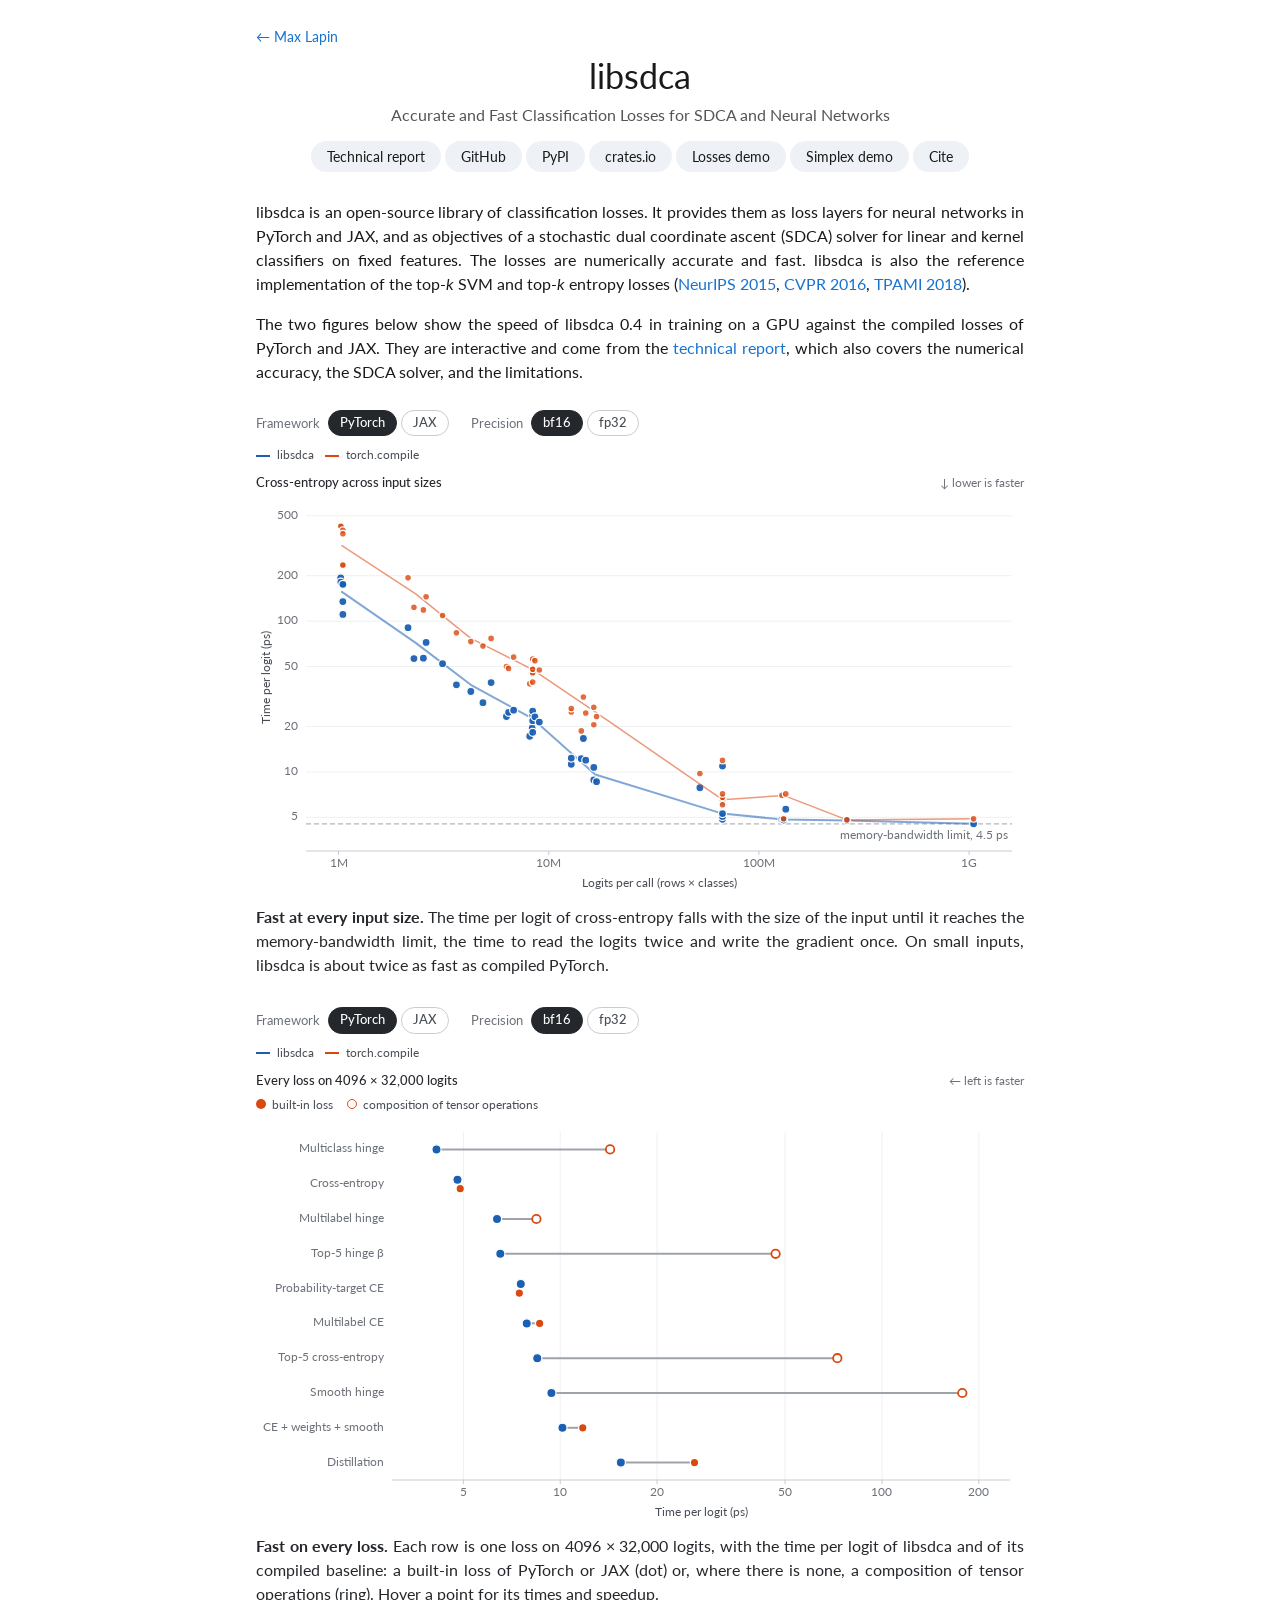
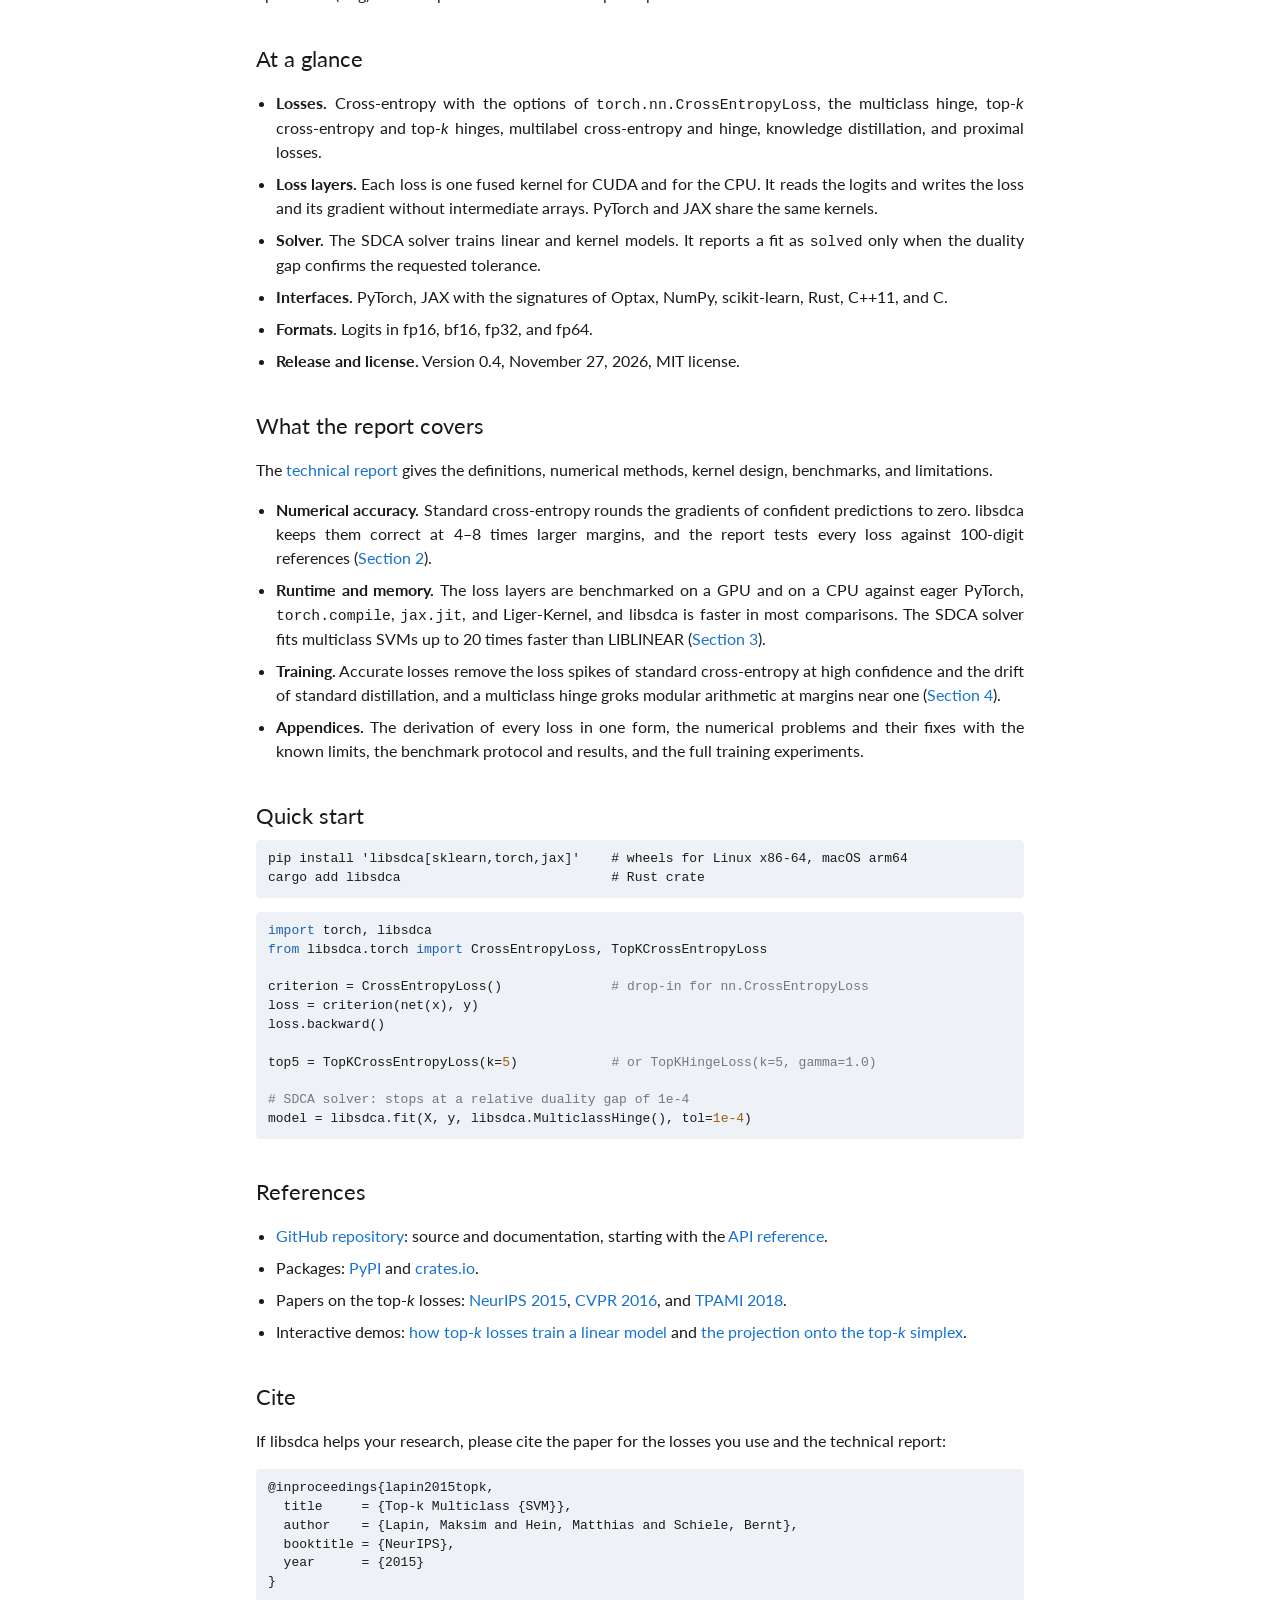
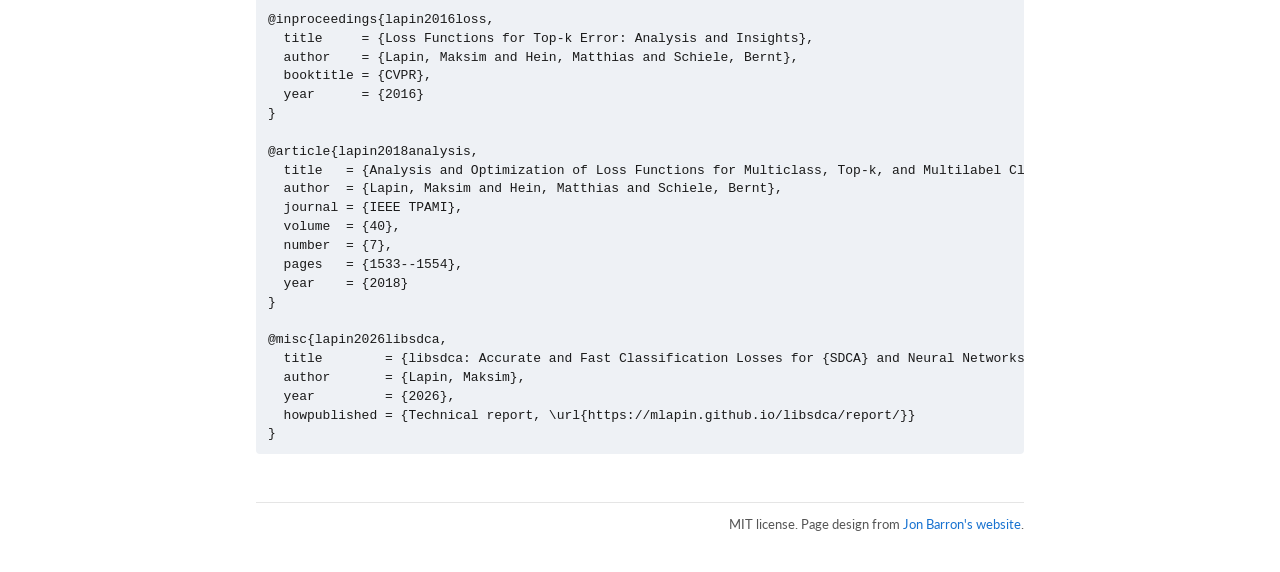
==== commit 2e6692c8: "libsdca v0.4: project page and technical report" ====
--- a/libsdca/index.html
+++ b/libsdca/index.html
@@ -3,7 +3,7 @@
 <head>
   <meta charset="utf-8">
   <meta name="viewport" content="width=device-width, initial-scale=1">
-  <title>libsdca: Accurate and Fast Classification Losses for SDCA and Neural Networks</title>
+  <title>libsdca: Accurate and Fast Classification Losses</title>
   <meta name="author" content="Max Lapin">
   <meta name="description" content="libsdca: accurate and fast classification losses for SDCA and neural networks. Multiclass, top-k, multilabel, and distillation losses as fused PyTorch and JAX loss layers and as objectives of an SDCA solver for linear and kernel models. MIT license.">
   <meta property="og:title" content="libsdca: Accurate and Fast Classification Losses for SDCA and Neural Networks">
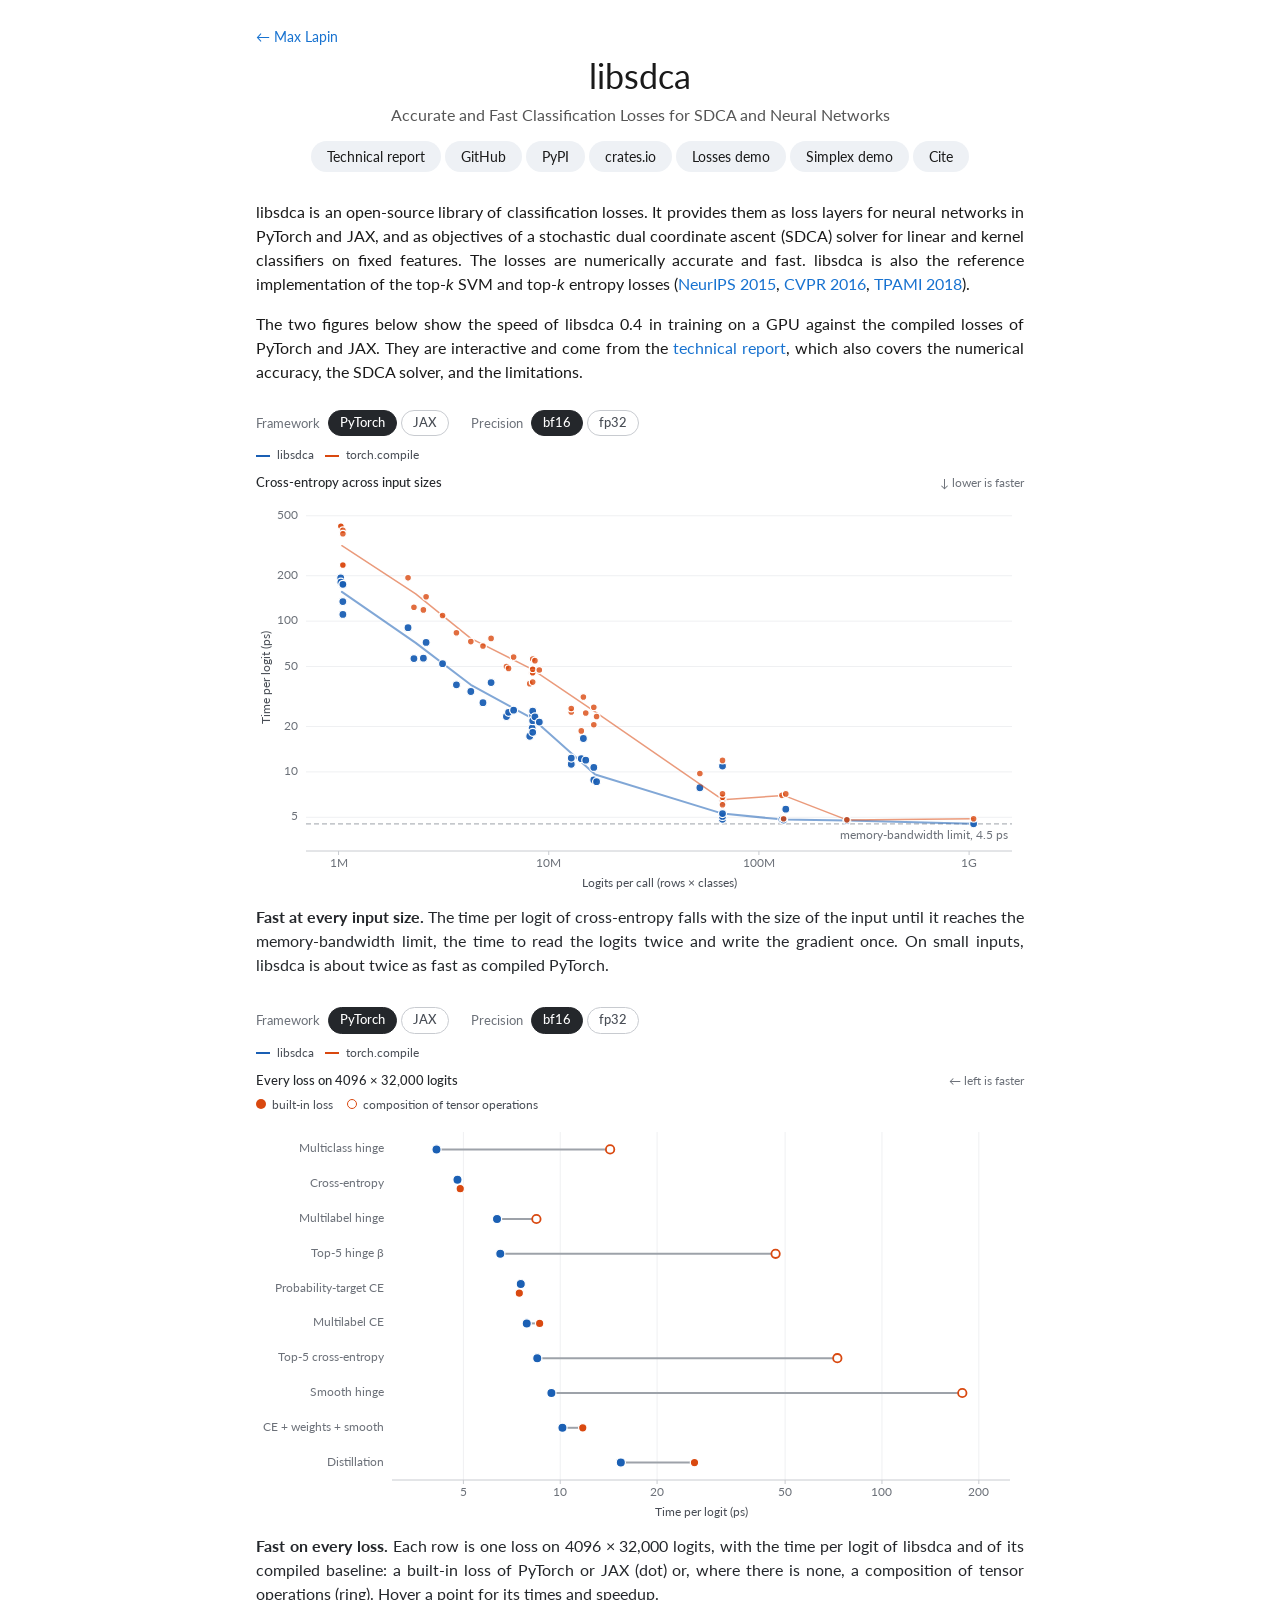
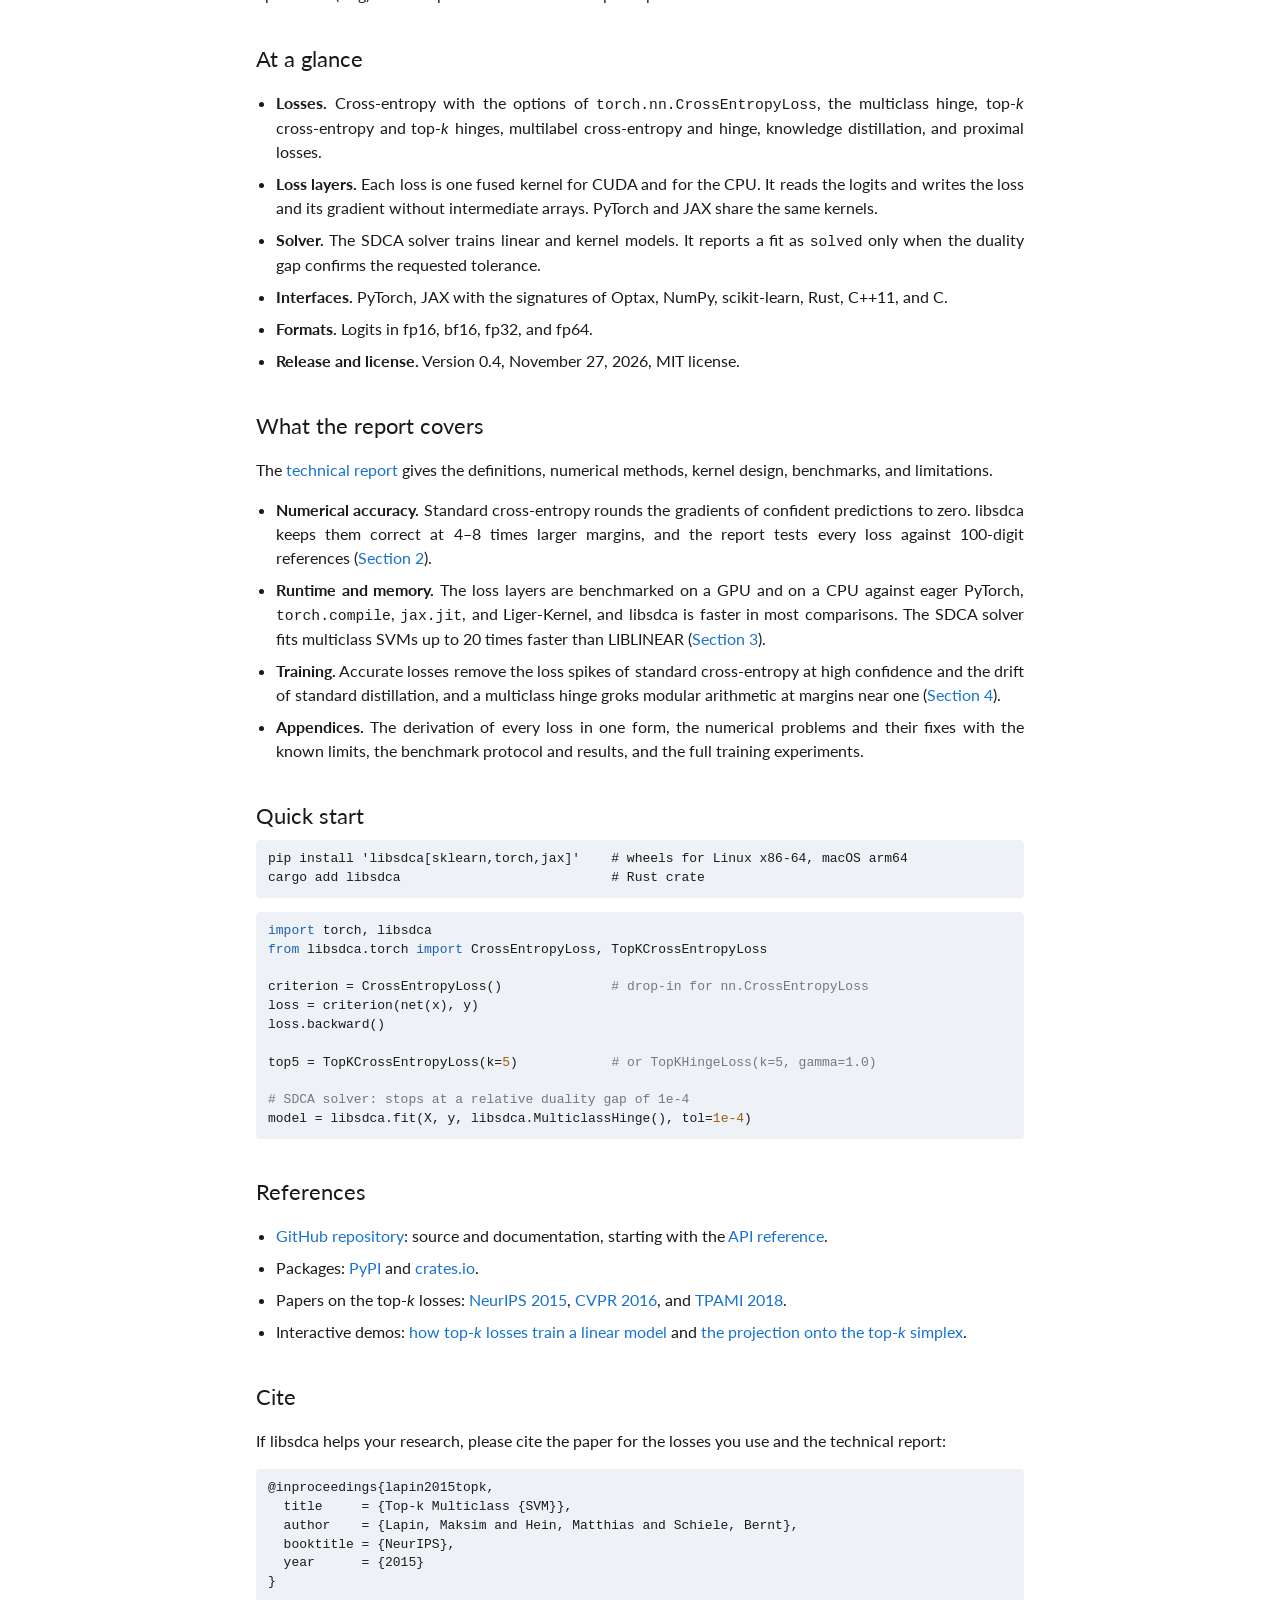
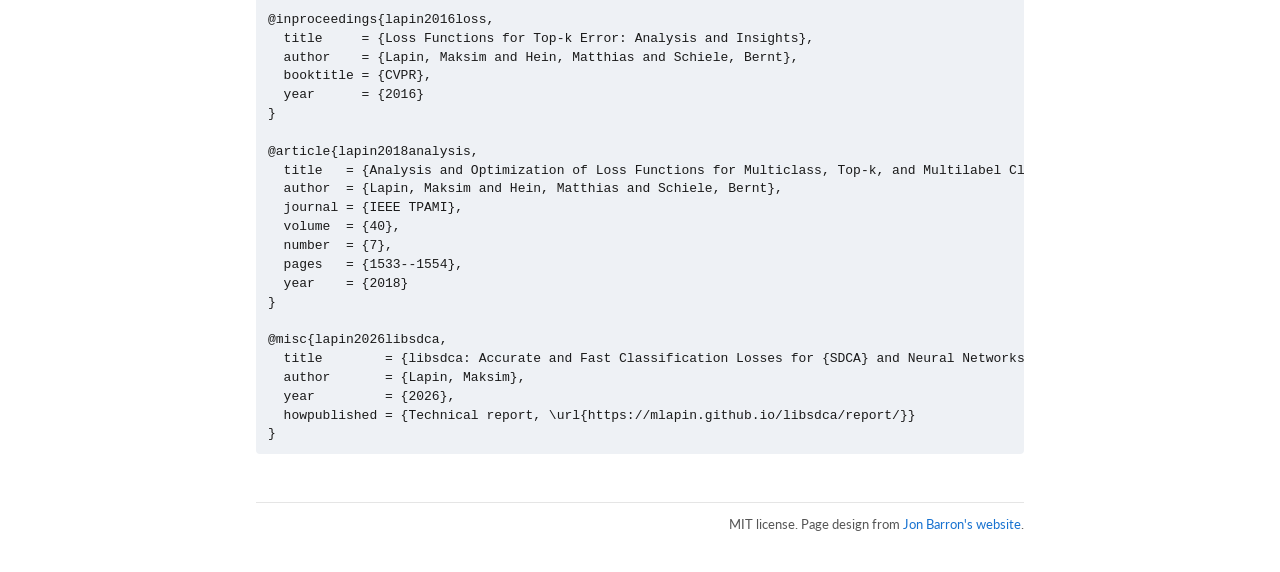
==== commit 86768f40: "libsdca in the highlights, a readable thumbnail, collapsed appendices in the report contents" ====
--- a/libsdca/index.html
+++ b/libsdca/index.html
@@ -52,8 +52,8 @@
       <a href="https://github.com/mlapin/libsdca">GitHub</a>
       <a href="https://pypi.org/project/libsdca/">PyPI</a>
       <a href="https://crates.io/crates/libsdca">crates.io</a>
-      <a href="../topk/demo.html">Losses demo</a>
-      <a href="../topk/simplex.html">Simplex demo</a>
+      <a href="/topk/demo.html">Losses demo</a>
+      <a href="/topk/simplex.html">Simplex demo</a>
       <a href="#cite">Cite</a>
     </nav>
   </header>
@@ -158,8 +158,8 @@
       <li>Papers on the top-<i>k</i> losses: <a href="https://arxiv.org/abs/1511.06683">NeurIPS 2015</a>,
         <a href="https://arxiv.org/abs/1512.00486">CVPR 2016</a>, and
         <a href="https://arxiv.org/abs/1612.03663">TPAMI 2018</a>.</li>
-      <li>Interactive demos: <a href="../topk/demo.html">how top-<i>k</i> losses train a linear model</a> and
-        <a href="../topk/simplex.html">the projection onto the top-<i>k</i> simplex</a>.</li>
+      <li>Interactive demos: <a href="/topk/demo.html">how top-<i>k</i> losses train a linear model</a> and
+        <a href="/topk/simplex.html">the projection onto the top-<i>k</i> simplex</a>.</li>
     </ul>
 
     <h2 id="cite">Cite</h2>
--- a/stylesheet.css
+++ b/stylesheet.css
@@ -110,7 +110,7 @@
 .highlights .thumb { width: 100%; height: auto; aspect-ratio: 4 / 3; }
 .thumb img.contain { object-fit: contain; background: #fff; }
 .highlights .card-title { margin-top: 6px; font-weight: 700; color: var(--link); }
-.highlights .gloss { font-size: 14px; color: var(--muted); }
+.highlights .gloss { font-size: 14px; color: var(--muted); text-wrap: pretty; }
 
 /* ---------- news ---------- */
 
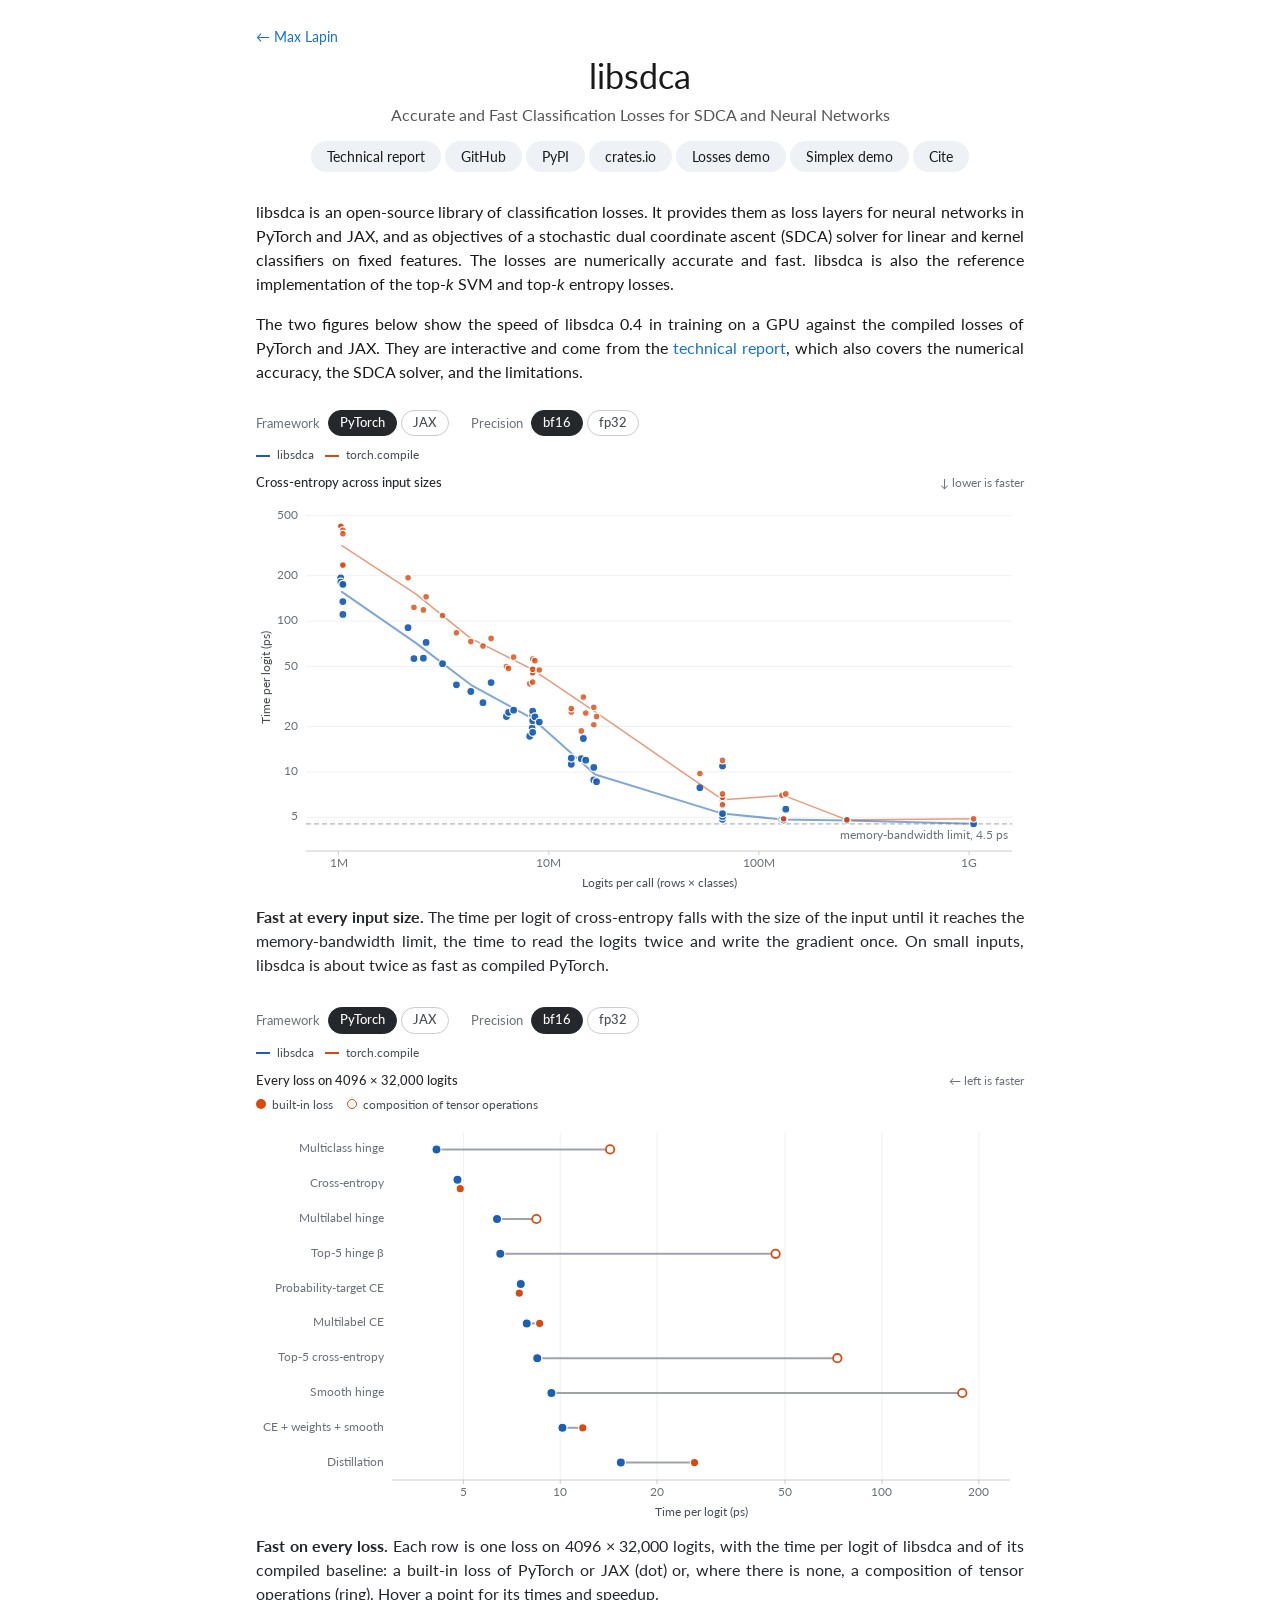
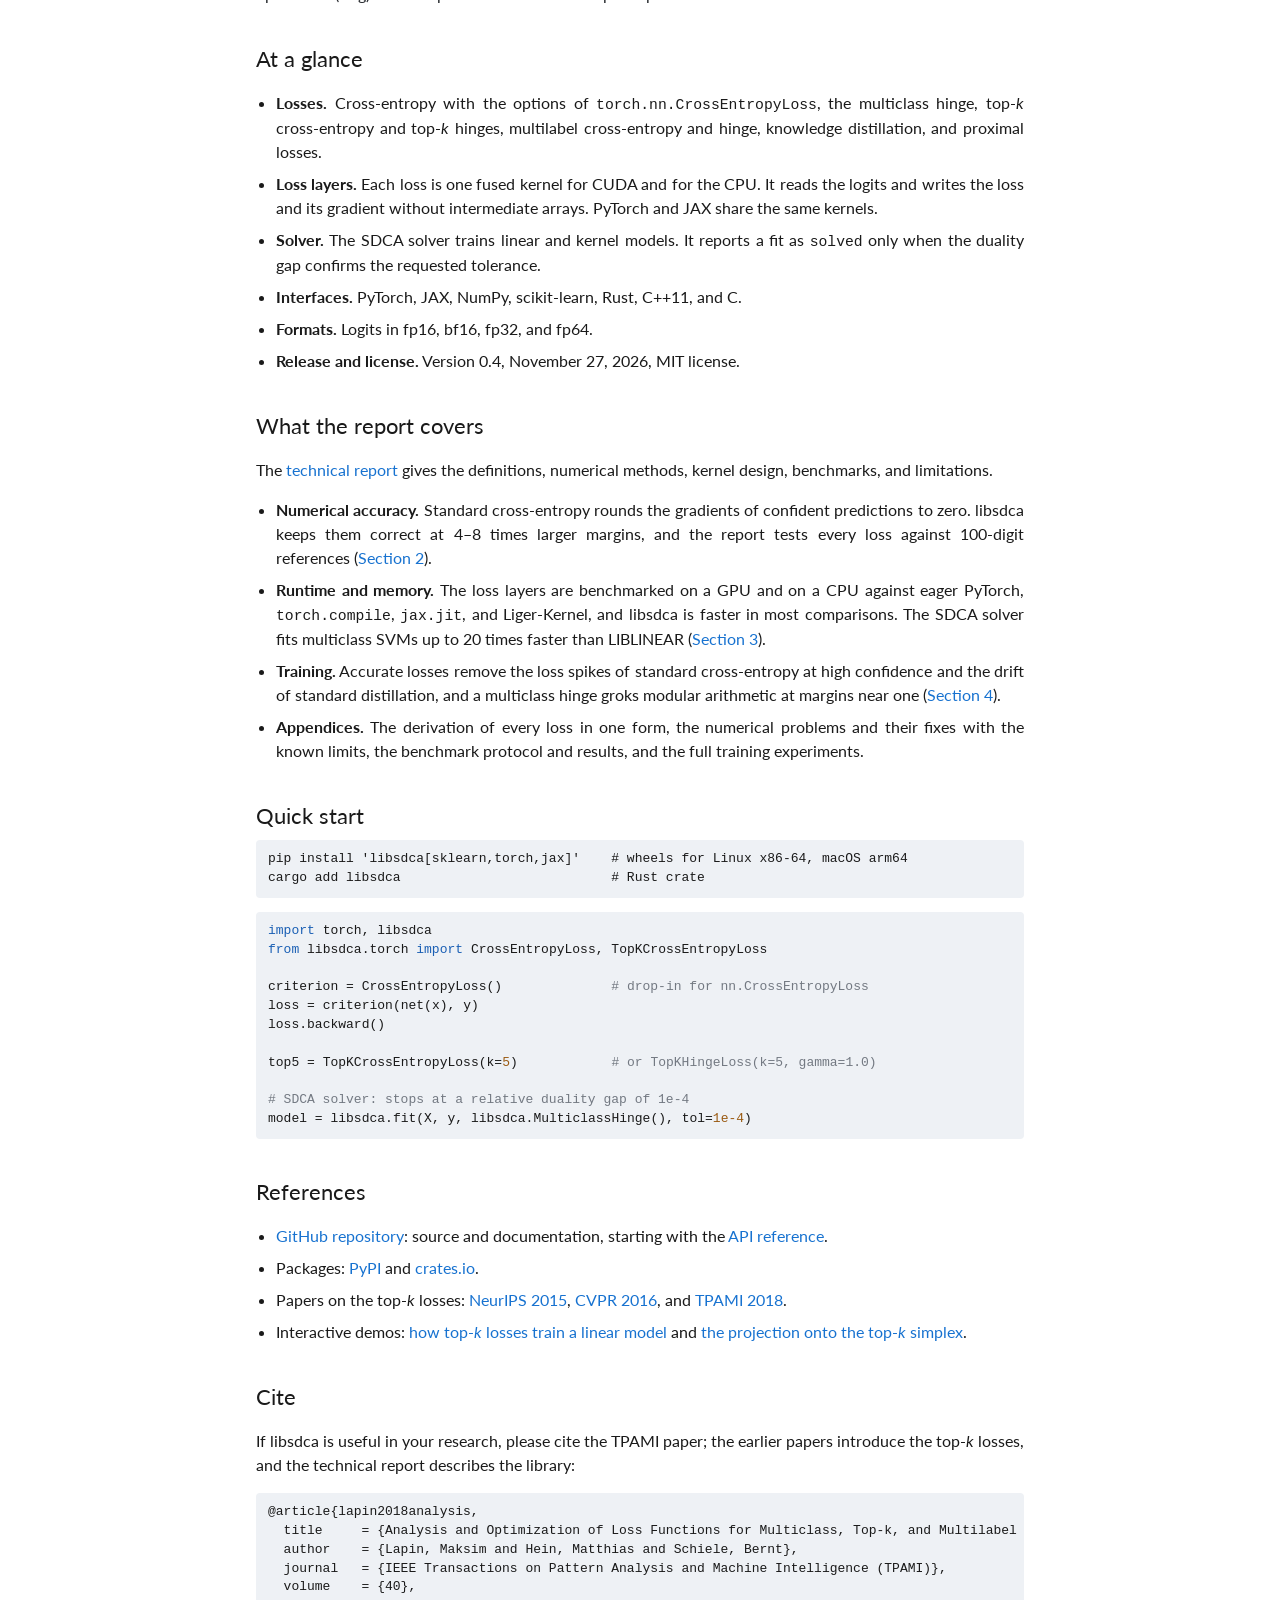
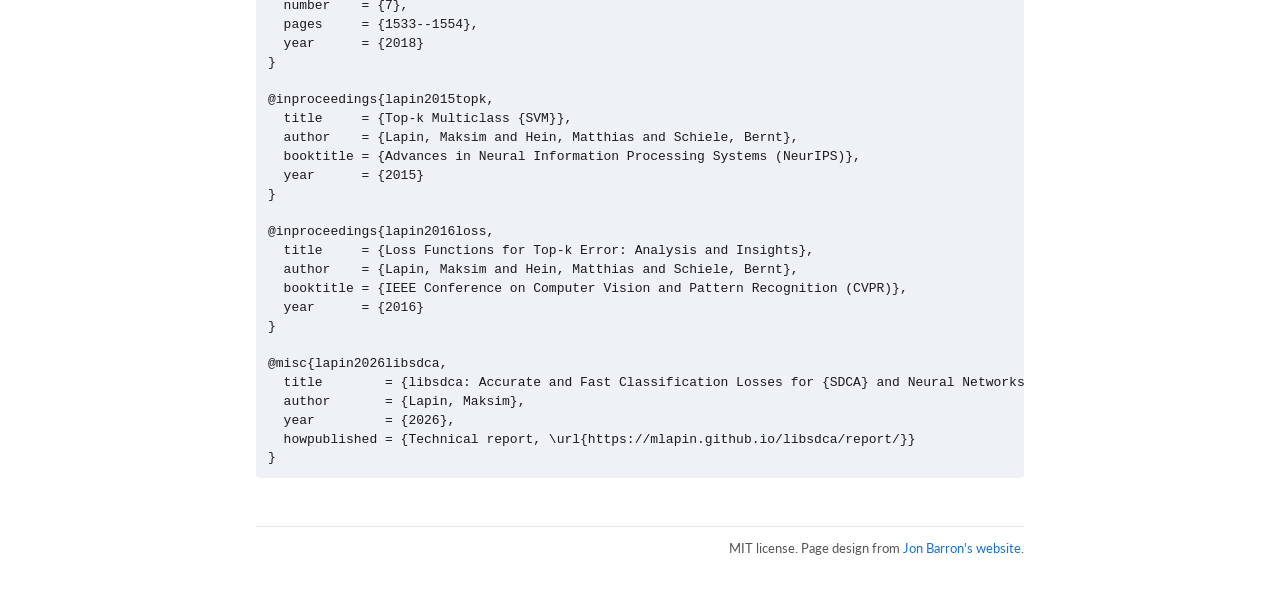
==== commit 9bea99f4: "Update homepage, libsdca page, and CV" ====
--- a/libsdca/index.html
+++ b/libsdca/index.html
@@ -63,10 +63,7 @@
       libsdca is an open-source library of classification losses. It provides them as loss layers for neural
       networks in PyTorch and JAX, and as objectives of a stochastic dual coordinate ascent (SDCA) solver for linear
       and kernel classifiers on fixed features. The losses are numerically accurate and fast.
-      libsdca is also the reference implementation of the top-<i>k</i> SVM and top-<i>k</i> entropy losses
-      (<a href="https://arxiv.org/abs/1511.06683">NeurIPS 2015</a>,
-      <a href="https://arxiv.org/abs/1512.00486">CVPR 2016</a>,
-      <a href="https://arxiv.org/abs/1612.03663">TPAMI 2018</a>).
+      libsdca is also the reference implementation of the top-<i>k</i> SVM and top-<i>k</i> entropy losses.
     </p>
 
     <p>
@@ -88,7 +85,7 @@
 
     <figure class="teaser libsdca-figure">
       <div class="chart-mount" id="chart-teaser-b">
-        <noscript><img src="../images/libsdca-figure1b.png" alt="Time per logit of every libsdca loss and of its compiled baseline on 4096 by 32,000 logits in training on a GPU. libsdca is as fast or faster than the built-in losses and several times faster than the compositions of tensor operations."></noscript>
+        <noscript><img src="../images/libsdca-figure1b.png" alt="Time per logit of every libsdca loss and of its compiled baseline on 4096 by 32,000 logits in training on a GPU. libsdca is faster than most built-in losses and than every composition of tensor operations."></noscript>
       </div>
       <figcaption>
         <strong>Fast on every loss.</strong> Each row is one loss on 4096 &times; 32,000 logits, with the time
@@ -107,8 +104,7 @@
         kernels.</li>
       <li><strong>Solver.</strong> The SDCA solver trains linear and kernel models. It reports a fit as
         <code>solved</code> only when the duality gap confirms the requested tolerance.</li>
-      <li><strong>Interfaces.</strong> PyTorch, JAX with the signatures of Optax, NumPy, scikit-learn, Rust,
-        C++11, and C.</li>
+      <li><strong>Interfaces.</strong> PyTorch, JAX, NumPy, scikit-learn, Rust, C++11, and C.</li>
       <li><strong>Formats.</strong> Logits in fp16, bf16, fp32, and fp64.</li>
       <li><strong>Release and license.</strong> Version 0.4, November 27, 2026, MIT license.</li>
     </ul>
@@ -163,29 +159,30 @@
     </ul>
 
     <h2 id="cite">Cite</h2>
-    <p>If libsdca helps your research, please cite the paper for the losses you use and the technical report:</p>
-<pre>@inproceedings{lapin2015topk,
+    <p>If libsdca is useful in your research, please cite the TPAMI paper; the earlier papers introduce the
+      top-<i>k</i> losses, and the technical report describes the library:</p>
+<pre>@article{lapin2018analysis,
+  title     = {Analysis and Optimization of Loss Functions for Multiclass, Top-k, and Multilabel Classification},
+  author    = {Lapin, Maksim and Hein, Matthias and Schiele, Bernt},
+  journal   = {IEEE Transactions on Pattern Analysis and Machine Intelligence (TPAMI)},
+  volume    = {40},
+  number    = {7},
+  pages     = {1533--1554},
+  year      = {2018}
+}
+
+@inproceedings{lapin2015topk,
   title     = {Top-k Multiclass {SVM}},
   author    = {Lapin, Maksim and Hein, Matthias and Schiele, Bernt},
-  booktitle = {NeurIPS},
+  booktitle = {Advances in Neural Information Processing Systems (NeurIPS)},
   year      = {2015}
 }
 
 @inproceedings{lapin2016loss,
   title     = {Loss Functions for Top-k Error: Analysis and Insights},
   author    = {Lapin, Maksim and Hein, Matthias and Schiele, Bernt},
-  booktitle = {CVPR},
+  booktitle = {IEEE Conference on Computer Vision and Pattern Recognition (CVPR)},
   year      = {2016}
-}
-
-@article{lapin2018analysis,
-  title   = {Analysis and Optimization of Loss Functions for Multiclass, Top-k, and Multilabel Classification},
-  author  = {Lapin, Maksim and Hein, Matthias and Schiele, Bernt},
-  journal = {IEEE TPAMI},
-  volume  = {40},
-  number  = {7},
-  pages   = {1533--1554},
-  year    = {2018}
 }
 
 @misc{lapin2026libsdca,
--- a/stylesheet.css
+++ b/stylesheet.css
@@ -149,8 +149,6 @@
 .entry .links { margin-top: 2px; }
 .entry .links .sep { color: var(--muted); padding: 0 4px; }
 .entry p { margin: 8px 0 0; }
-.entry .outcome { margin-top: 4px; }
-.entry .outcome em { color: var(--muted); }
 .entry > div, .intro > div { min-width: 0; }
 
 /* ---------- thumbnails ----------
